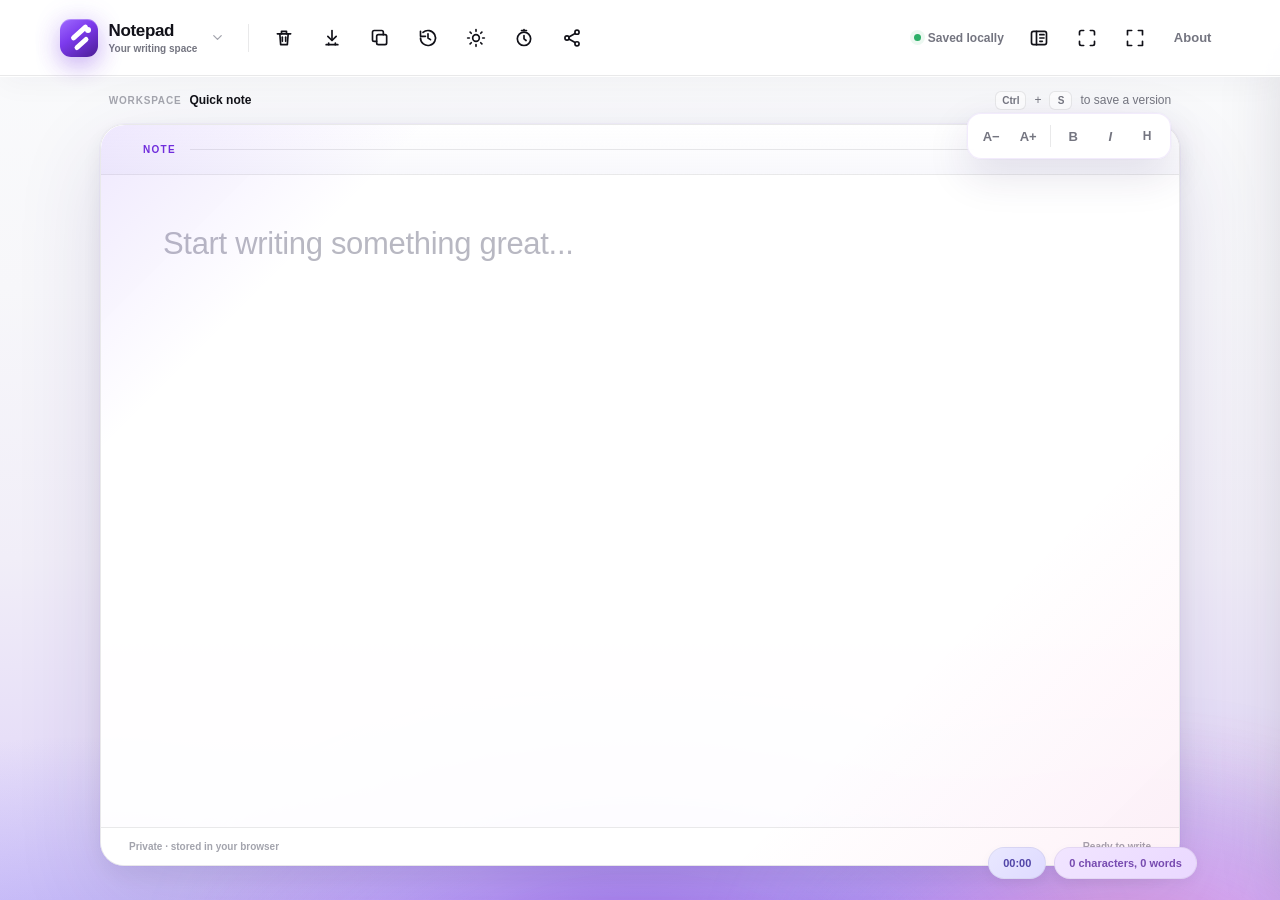
==== index.html @ d5418262 "Refactor toolbar buttons in index.html" ====
<!DOCTYPE html>
<html lang="en">
<head>
  <meta charset="UTF-8" />
  <meta name="viewport" content="width=device-width, initial-scale=1.0" />
  <meta name="theme-color" content="#6d28d9" />
  <meta name="description" content="Notepad — a modern, private browser-based writing workspace." />
  <title>Notepad — Modern Writing Workspace</title>
  <link rel="stylesheet" href="style.css" />
  <script src="script.js" defer></script>
</head>
<body>
  <header class="app-toolbar">
    <div class="toolbar-left">
      <button class="brand-btn" id="menuBtn" title="Notepad">
        <span class="brand-mark" aria-hidden="true">
          <span class="brand-mark-line line-one"></span>
          <span class="brand-mark-line line-two"></span>
          <span class="brand-mark-dot"></span>
        </span>
        <span class="brand-copy">
          <span class="brand-title">Notepad</span>
          <span class="brand-subtitle">Your writing space</span>
        </span>
        <svg class="icon small-icon brand-chevron" viewBox="0 0 24 24" aria-hidden="true"><path d="M6 9l6 6 6-6"></path></svg>
      </button>
      <div class="toolbar-divider"></div>

      <button class="icon-btn" id="clearBtn" title="Clear note" aria-label="Clear note"><svg class="icon" viewBox="0 0 24 24"><path d="M4 7h16"></path><path d="M9 7V4h6v3"></path><path d="M7 7l1 13h8l1-13"></path><path d="M10 11v5"></path><path d="M14 11v5"></path></svg></button>
      <button class="icon-btn" id="exportBtn" title="Download note" aria-label="Download note"><svg class="icon" viewBox="0 0 24 24"><path d="M12 3v11"></path><path d="m7 10 5 5 5-5"></path><path d="M5 20h14"></path><path d="M8 20v-2"></path><path d="M16 20v-2"></path></svg></button>
      <button class="icon-btn" id="copyBtn" title="Copy note" aria-label="Copy note"><svg class="icon" viewBox="0 0 24 24"><rect x="8" y="8" width="12" height="12" rx="2"></rect><path d="M16 8V5a2 2 0 0 0-2-2H5a2 2 0 0 0-2 2v9a2 2 0 0 0 2 2h3"></path></svg></button>
      <button class="icon-btn" id="historyBtn" title="Version history" aria-label="Version history"><svg class="icon" viewBox="0 0 24 24"><path d="M3 12a9 9 0 1 0 3-6.7"></path><path d="M3 4v6h6"></path><path d="M12 7v5l3 2"></path></svg></button>
      <button class="icon-btn" id="themeBtn" title="Switch to dark mode" aria-label="Switch to dark mode"><svg class="icon theme-icon" viewBox="0 0 24 24"><circle cx="12" cy="12" r="4"></circle><path d="M12 2v2"></path><path d="M12 20v2"></path><path d="m4.93 4.93 1.41 1.41"></path><path d="m17.66 17.66 1.41 1.41"></path><path d="M2 12h2"></path><path d="M20 12h2"></path><path d="m6.34 17.66-1.41 1.41"></path><path d="m19.07 4.93-1.41 1.41"></path></svg></button>
      <button class="icon-btn" id="timerBtn" title="Start / stop timer" aria-label="Start or stop timer"><svg class="icon" viewBox="0 0 24 24"><circle cx="12" cy="13" r="8"></circle><path d="M12 9v4l2.5 2"></path><path d="M9 3h6"></path><path d="M12 3v-1"></path></svg></button>
      <button class="icon-btn" id="shareBtn" title="Share note" aria-label="Share note"><svg class="icon" viewBox="0 0 24 24"><circle cx="18" cy="5" r="2.5"></circle><circle cx="6" cy="12" r="2.5"></circle><circle cx="18" cy="19" r="2.5"></circle><path d="m8.3 10.8 7.4-4.2"></path><path d="m8.3 13.2 7.4 4.2"></path></svg></button>
    </div>

    <div class="toolbar-right">
      <div class="save-state"><span class="save-dot"></span><span>Saved locally</span></div>
      <button class="icon-btn" id="previewBtn" title="Read mode" aria-label="Read mode"><svg class="icon" viewBox="0 0 24 24"><rect x="3" y="4" width="18" height="16" rx="2.5"></rect><path d="M9 4v16"></path><path d="M13 8h5"></path><path d="M13 12h5"></path><path d="M13 16h3"></path></svg></button>
      <button class="icon-btn" id="focusBtn" title="Focus mode" aria-label="Focus mode"><svg class="icon" viewBox="0 0 24 24"><path d="M8 3H5a2 2 0 0 0-2 2v3"></path><path d="M16 3h3a2 2 0 0 1 2 2v3"></path><path d="M8 21H5a2 2 0 0 1-2-2v-3"></path><path d="M16 21h3a2 2 0 0 0 2-2v-3"></path></svg></button>
      <button class="icon-btn" id="fullscreenBtn" title="Fullscreen" aria-label="Fullscreen"><svg class="icon" viewBox="0 0 24 24"><path d="M8 3H3v5"></path><path d="M16 3h5v5"></path><path d="M8 21H3v-5"></path><path d="M16 21h5v-5"></path></svg></button>
      <button class="about-btn" id="aboutBtn">About</button>
    </div>
  </header>

  <div class="workspace-bar">
    <div class="workspace-context"><span class="workspace-label">Workspace</span><span class="workspace-name">Quick note</span></div>
    <div class="workspace-hint"><span class="shortcut-key">Ctrl</span><span>+</span><span class="shortcut-key">S</span><span>to save a version</span></div>
  </div>

  <div class="floating-tools" aria-label="Formatting tools">
    <button class="mini-btn" id="fontDownBtn" title="Smaller text">A−</button>
    <button class="mini-btn" id="fontUpBtn" title="Bigger text">A+</button>
    <span class="format-divider"></span>
    <button class="mini-btn" id="boldBtn" title="Bold"><strong>B</strong></button>
    <button class="mini-btn" id="italicBtn" title="Italic"><em>I</em></button>
    <button class="mini-btn heading-tool" id="headingBtn" title="Heading">H</button>
  </div>

  <main class="editor-shell">
    <section class="editor-frame">
      <div class="paper-header"><span class="paper-label">NOTE</span><span class="paper-line"></span></div>
      <div id="note" contenteditable="true" spellcheck="true" data-placeholder="Start writing something great..."></div>
      <div id="preview"></div>
      <div class="editor-footer"><span>Private · stored in your browser</span><span>Ready to write</span></div>
    </section>
  </main>

  <footer class="bottom-status">
    <span class="pill timer-pill" id="timer">00:00</span>
    <span class="pill stats-pill" id="stats">0 characters, 0 words</span>
  </footer>

  <div class="history-overlay" id="historyOverlay"></div>
  <aside class="history-panel" id="historyPanel">
    <div class="history-header">
      <div><span class="eyebrow">WORKSPACE</span><h2>Version History</h2><p>Save, restore, or delete previous versions.</p></div>
      <button class="history-close-btn" id="closeHistoryBtn" title="Close">×</button>
    </div>
    <button class="save-version-btn" id="saveVersionBtn"><span>+</span> Save Current Version</button>
    <div class="history-list" id="historyList"></div>
  </aside>

  <div id="toastContainer" class="toast-container"></div>
  <button id="exitFocusBtn" class="exit-focus-btn">Exit Focus</button>
</body>
</html>
---- style.css ----
/* MODERN SAAS NOTEPAD */
:root {
  --bg:#f4f5f8; --toolbar:rgba(255,255,255,.88); --surface:#fff; --surface-soft:#f7f7fa;
  --text:#111118; --muted:#747580; --muted-light:#a3a4ad; --border:rgba(17,17,24,.09);
  --brand:#6d28d9; --brand-2:#8b5cf6; --brand-soft:#eee7ff; --brand-glow:rgba(109,40,217,.18);
  --pill-blue:#e8e7ff; --pill-purple:#f1e7ff; --panel:#fff; --panel-soft:#f5f5f8;
  --danger:#e5484d; --success:#2caf67; --shadow:0 18px 55px rgba(48,35,83,.10);
}
*{box-sizing:border-box}
html,body{margin:0;min-height:100%}
body{
  font-family:Inter,ui-sans-serif,-apple-system,BlinkMacSystemFont,"Segoe UI",Arial,sans-serif;
  background:radial-gradient(circle at 78% 18%,rgba(139,92,246,.08),transparent 25%),radial-gradient(circle at 18% 85%,rgba(109,40,217,.05),transparent 28%),var(--bg);
  color:var(--text);overflow:hidden;transition:.35s;
}
body.light{--bg:#f4f5f8;--toolbar:rgba(255,255,255,.88);--text:#111118;--muted:#747580;--border:rgba(17,17,24,.09);--surface:#fff;--panel:#fff;--panel-soft:#f5f5f8}
button{font:inherit}
button:focus-visible{outline:3px solid rgba(109,40,217,.25);outline-offset:2px}

.app-toolbar{height:76px;background:var(--toolbar);backdrop-filter:blur(20px);-webkit-backdrop-filter:blur(20px);border-bottom:1px solid var(--border);display:flex;align-items:center;justify-content:space-between;padding:0 4.5%;position:relative;z-index:100}
.toolbar-left,.toolbar-right{display:flex;align-items:center;gap:8px}
.toolbar-divider{width:1px;height:28px;background:var(--border);margin:0 7px}
.icon,.small-icon{fill:none;stroke:currentColor;stroke-width:2;stroke-linecap:round;stroke-linejoin:round}.icon{width:20px;height:20px}.small-icon{width:15px;height:15px}
.brand-btn,.icon-btn,.about-btn{border:0;background:transparent;color:var(--text);cursor:pointer;border-radius:12px;transition:.18s}
.brand-btn{min-height:48px;display:flex;align-items:center;gap:11px;padding:5px 8px 5px 2px}
.brand-btn:hover,.icon-btn:hover,.about-btn:hover{background:rgba(109,40,217,.07)}
.brand-btn:active,.icon-btn:active,.about-btn:active{transform:scale(.96)}
.brand-mark{width:38px;height:38px;border-radius:11px;position:relative;overflow:hidden;background:linear-gradient(145deg,#8b5cf6,#5b21b6);box-shadow:0 8px 18px rgba(109,40,217,.24);flex:0 0 auto}
.brand-mark-line{position:absolute;display:block;height:5px;border-radius:999px;background:white;transform:rotate(-42deg)}
.line-one{width:21px;top:11px;left:9px}.line-two{width:17px;top:22px;left:13px}
.brand-mark-dot{position:absolute;width:6px;height:6px;border-radius:50%;background:white;right:7px;top:8px}
.brand-copy{display:flex;flex-direction:column;align-items:flex-start;line-height:1}
.brand-title{font-size:17px;font-weight:800;letter-spacing:-.35px}.brand-subtitle{color:var(--muted);font-size:10px;font-weight:600;margin-top:5px}.brand-chevron{color:var(--muted-light);margin-left:2px}
.icon-btn{width:40px;height:40px;padding:9px;display:inline-flex;align-items:center;justify-content:center}
.icon-btn.active{background:var(--brand-soft);color:var(--brand);box-shadow:inset 0 0 0 1px rgba(109,40,217,.12)}
.about-btn{color:var(--muted);font-size:13px;font-weight:750;padding:9px 11px}
.save-state{display:flex;align-items:center;gap:7px;color:var(--muted);font-size:12px;font-weight:650;margin-right:7px;white-space:nowrap}
.save-dot{width:7px;height:7px;border-radius:50%;background:var(--success);box-shadow:0 0 0 4px rgba(44,175,103,.09)}

.workspace-bar{height:48px;display:flex;align-items:center;justify-content:space-between;padding:0 8.5%;color:var(--muted);font-size:12px;position:relative;z-index:30}
.workspace-context,.workspace-hint{display:flex;align-items:center;gap:8px}.workspace-label{color:var(--muted-light);font-weight:650;text-transform:uppercase;letter-spacing:.08em;font-size:10px}.workspace-name{color:var(--text);font-weight:750}
.shortcut-key{min-width:23px;padding:3px 6px;text-align:center;border:1px solid var(--border);border-radius:6px;background:rgba(255,255,255,.65);color:var(--muted);font-size:10px;font-weight:700}

.floating-tools{position:fixed;top:113px;right:8.5%;z-index:40;background:rgba(255,255,255,.94);backdrop-filter:blur(16px);border:1px solid var(--border);border-radius:14px;padding:6px;display:flex;gap:3px;box-shadow:0 4px 18px rgba(35,28,58,.06);transition:.2s}
.mini-btn{min-width:34px;height:32px;border:0;background:transparent;color:var(--muted);border-radius:9px;cursor:pointer;font-size:13px;font-weight:800;transition:.18s}.mini-btn:hover{background:var(--brand-soft);color:var(--brand)}.heading-tool{font-size:12px}.format-divider{width:1px;margin:5px 2px;background:var(--border)}
.read-mode .floating-tools,.focus-mode .floating-tools{opacity:0;pointer-events:none;transform:translateY(-8px)}

.editor-shell{height:calc(100vh - 124px);display:flex;justify-content:center;padding:0 5.5% 34px}
.editor-frame{width:min(1080px,100%);height:100%;background:var(--surface);border:1px solid var(--border);border-radius:24px;position:relative;overflow:hidden;box-shadow:var(--shadow)}
.paper-header{height:50px;display:flex;align-items:center;gap:14px;padding:0 42px;border-bottom:1px solid var(--border);background:linear-gradient(to bottom,rgba(255,255,255,.9),rgba(249,249,252,.8))}
.paper-label{color:var(--brand);font-size:10px;font-weight:850;letter-spacing:.13em}.paper-line{height:1px;flex:1;background:var(--border)}
#note,#preview{width:100%;height:calc(100% - 88px);border:0;outline:0;background:var(--surface);color:var(--text);padding:40px 62px 100px;font-family:Inter,ui-sans-serif,-apple-system,BlinkMacSystemFont,"Segoe UI",Arial,sans-serif;font-size:20px;line-height:1.85;font-weight:470;letter-spacing:-.01em;overflow-y:auto}
#note::-webkit-scrollbar,#preview::-webkit-scrollbar,.history-panel::-webkit-scrollbar{width:8px}#note::-webkit-scrollbar-thumb,#preview::-webkit-scrollbar,.history-panel::-webkit-scrollbar-thumb{background:#d6d4df;border-radius:999px}
#note:empty::before{content:attr(data-placeholder);color:#b8b8c2;pointer-events:none}
#note h1,#preview h1{font-size:2em;line-height:1.2;margin:.4em 0 .7em;letter-spacing:-.045em}
.editor-footer{position:absolute;bottom:0;left:0;right:0;height:38px;display:flex;justify-content:space-between;align-items:center;padding:0 28px;background:rgba(255,255,255,.93);border-top:1px solid var(--border);color:var(--muted-light);font-size:10px;font-weight:650}
#preview{display:none}.read-mode #preview{max-width:900px;margin:0 auto;font-family:Georgia,"Times New Roman",serif;font-weight:500;line-height:1.85;letter-spacing:.1px}.read-mode .editor-frame{border-color:rgba(109,40,217,.13)}
.focus-mode .app-toolbar,.focus-mode .workspace-bar,.focus-mode .floating-tools,.focus-mode .bottom-status,.focus-mode .editor-footer,.focus-mode .paper-header{display:none}
.focus-mode .editor-shell{height:100vh;padding:0}.focus-mode .editor-frame{width:min(900px,100%);border:0;border-radius:0;box-shadow:none}.focus-mode #note,.focus-mode #preview{height:100%;padding-top:90px;padding-bottom:90px}
.exit-focus-btn{display:none;position:fixed;top:22px;right:22px;z-index:300;border:1px solid var(--border);background:var(--surface);color:var(--text);padding:10px 15px;border-radius:999px;font-size:12px;font-weight:800;cursor:pointer;box-shadow:0 4px 18px rgba(35,28,58,.06)}
.focus-mode .exit-focus-btn{display:block}.exit-focus-btn:hover{background:var(--brand);color:white;border-color:var(--brand)}

.bottom-status{position:fixed;right:6.5%;bottom:21px;z-index:50;display:flex;gap:8px;align-items:center}.pill{border-radius:999px;padding:9px 14px;font-size:11px;font-weight:750;border:1px solid rgba(17,17,24,.05);box-shadow:0 4px 12px rgba(20,20,30,.04)}.timer-pill{background:var(--pill-blue);color:#5145a8}.stats-pill{background:var(--pill-purple);color:#7a4db0}

.history-overlay{position:fixed;inset:0;background:rgba(19,13,32,.32);backdrop-filter:blur(3px);z-index:80;display:none}.history-overlay.show{display:block}
.history-panel{position:fixed;top:14px;right:-440px;width:410px;max-width:calc(100% - 28px);height:calc(100vh - 28px);background:rgba(255,255,255,.97);color:var(--text);border:1px solid var(--border);border-radius:24px;z-index:90;padding:24px;transition:right .3s cubic-bezier(.2,.8,.2,1);box-shadow:-20px 20px 70px rgba(34,22,57,.18);overflow-y:auto}
.history-panel.show{right:14px}.history-header{display:flex;justify-content:space-between;gap:16px;align-items:flex-start;margin-bottom:22px}.eyebrow{color:var(--brand);font-size:9px;font-weight:850;letter-spacing:.14em}.history-header h2{margin:7px 0 6px;font-size:24px;letter-spacing:-.035em}.history-header p{margin:0;color:var(--muted);font-size:13px;line-height:1.5}
.history-close-btn{width:36px;height:36px;border:0;background:var(--panel-soft);color:var(--muted);font-size:25px;cursor:pointer;line-height:1;border-radius:11px}.history-close-btn:hover{background:var(--brand-soft);color:var(--brand)}
.save-version-btn{width:100%;border:0;background:linear-gradient(135deg,var(--brand),var(--brand-2));color:white;padding:13px 16px;border-radius:13px;cursor:pointer;font-weight:800;font-size:13px;margin-bottom:18px;box-shadow:0 10px 24px var(--brand-glow)}.save-version-btn:hover{transform:translateY(-1px)}
.history-list{display:flex;flex-direction:column;gap:10px}.history-empty{color:var(--muted);background:var(--panel-soft);border:1px solid var(--border);padding:15px;border-radius:13px;font-size:13px;line-height:1.5}.history-item{background:var(--panel-soft);border:1px solid var(--border);border-radius:14px;padding:14px}.history-date{font-size:11px;color:var(--muted);margin-bottom:8px}.history-preview{font-size:13px;line-height:1.45;max-height:60px;overflow:hidden;color:var(--text);margin-bottom:12px}.history-actions{display:flex;gap:8px}.restore-version-btn,.delete-version-btn{border:0;border-radius:9px;padding:8px 11px;font-size:11px;font-weight:750;cursor:pointer}.restore-version-btn{background:#dff7e9;color:#16824a}.delete-version-btn{background:#ffe4e5;color:#c32e35}

.toast-container{position:fixed;right:24px;bottom:76px;z-index:200;display:flex;flex-direction:column;gap:8px;pointer-events:none}.toast{min-width:220px;max-width:330px;background:#17151e;color:#fff;border:1px solid rgba(255,255,255,.09);border-left:3px solid var(--brand-2);border-radius:12px;padding:11px 13px;font-size:12px;font-weight:700;box-shadow:0 14px 35px rgba(0,0,0,.18);opacity:0;transform:translateY(8px);animation:toastIn .25s ease forwards}.toast.success{border-left-color:var(--success)}.toast.error{border-left-color:var(--danger)}.toast.hide{animation:toastOut .25s ease forwards}
@keyframes toastIn{to{opacity:1;transform:translateY(0)}}@keyframes toastOut{to{opacity:0;transform:translateY(8px)}}

@media(max-width:1000px){
  .app-toolbar{height:auto;min-height:72px;padding:10px 16px;gap:8px}.toolbar-left,.toolbar-right{gap:4px}
  .brand-subtitle,.brand-chevron,.toolbar-divider,.save-state,.about-btn{display:none}
  .workspace-bar{padding:0 18px}.workspace-hint{display:none}.floating-tools{top:auto;right:14px;bottom:74px}
  .editor-shell{height:calc(100vh - 120px);padding:0 12px 25px}.editor-frame{border-radius:18px}.paper-header{padding:0 20px}
  #note,#preview{font-size:18px;padding:28px 22px 90px}.editor-footer{padding:0 16px;font-size:9px}
  .bottom-status{right:12px;left:12px;justify-content:center;bottom:12px}.pill{font-size:10px;padding:8px 11px}
}
@media(max-width:650px){
  .toolbar-left,.toolbar-right{flex-wrap:wrap}.app-toolbar{justify-content:center}.brand-btn{margin-right:2px}
  .workspace-bar{height:40px}.workspace-name{font-size:12px}.icon-btn{width:36px;height:36px}.icon{width:18px;height:18px}
  .editor-shell{height:calc(100vh - 112px)}#note,#preview{font-size:17px;line-height:1.7}
  .history-panel{width:calc(100% - 20px);max-width:none;height:calc(100vh - 20px);top:10px;right:-110%}.history-panel.show{right:10px}
  .toast-container{right:12px;left:12px;bottom:68px}.toast{width:100%;min-width:auto;max-width:none}
}


/* ===== VISUAL V2: stronger Framer-style color atmosphere ===== */

body {
  position: relative;
  isolation: isolate;
  background:
    radial-gradient(ellipse 620px 380px at 7% 112%, rgba(67,56,202,.25), transparent 72%),
    radial-gradient(ellipse 600px 390px at 94% 110%, rgba(236,72,153,.22), transparent 72%),
    radial-gradient(ellipse 680px 430px at 50% 108%, rgba(124,58,237,.30), transparent 70%),
    linear-gradient(180deg, #fafbfc 0%, #f7f7fa 32%, #f1eef8 62%, #e7dff8 82%, #ddd1ff 100%);
}

/* Large atmospheric glow at the bottom, visible behind the app */
body::before {
  content: "";
  position: fixed;
  pointer-events: none;
  z-index: -1;
  width: 900px;
  height: 520px;
  left: 50%;
  bottom: -360px;
  transform: translateX(-50%);
  background: radial-gradient(
    ellipse at center,
    rgba(91,33,182,.50) 0%,
    rgba(109,40,217,.32) 25%,
    rgba(139,92,246,.20) 45%,
    rgba(168,85,247,.10) 61%,
    transparent 78%
  );
  filter: blur(30px);
}

/* Pink/lilac glow on the lower-right */
body::after {
  content: "";
  position: fixed;
  pointer-events: none;
  z-index: -1;
  width: 700px;
  height: 430px;
  right: -180px;
  bottom: -290px;
  background: radial-gradient(
    ellipse at center,
    rgba(236,72,153,.34) 0%,
    rgba(168,85,247,.23) 36%,
    rgba(79,70,229,.14) 58%,
    transparent 76%
  );
  filter: blur(38px);
}

/* Give the toolbar the clean white SaaS appearance from the reference */
.app-toolbar {
  background: rgba(255,255,255,.93);
  box-shadow:
    0 1px 0 rgba(255,255,255,.9),
    0 8px 30px rgba(30,20,60,.035);
}

/* More premium purple logo */
.brand-mark {
  background: linear-gradient(145deg, #a06cff 0%, #7c3aed 42%, #4c1d95 100%);
  box-shadow:
    0 10px 25px rgba(109,40,217,.30),
    0 0 28px rgba(139,92,246,.16),
    inset 0 1px 0 rgba(255,255,255,.30);
}

/* More visible purple edge glow around the editor */
.editor-frame {
  background: rgba(255,255,255,.965);
  box-shadow:
    0 30px 85px rgba(67,45,125,.14),
    0 8px 26px rgba(35,25,70,.07),
    0 0 0 1px rgba(139,92,246,.035);
}

.editor-frame::before {
  content: "";
  position: absolute;
  inset: 0;
  pointer-events: none;
  z-index: 2;
  border-radius: inherit;
  background:
    linear-gradient(
      135deg,
      rgba(139,92,246,.14),
      transparent 18%,
      transparent 75%,
      rgba(236,72,153,.075)
    );
}

/* Softer, cleaner paper header */
.paper-header {
  background: linear-gradient(
    180deg,
    rgba(255,255,255,.99),
    rgba(248,248,252,.92)
  );
}

/* Make the editor feel more like a premium writing canvas */
#note,
#preview {
  background: transparent;
  caret-color: #7c3aed;
}

/* Stronger violet focus state */
#note:focus {
  box-shadow: inset 3px 0 0 rgba(124,58,237,.10);
}

/* Better floating formatting glass */
.floating-tools {
  background: rgba(255,255,255,.94);
  border-color: rgba(109,40,217,.09);
  box-shadow:
    0 16px 42px rgba(48,34,92,.13),
    0 0 0 1px rgba(139,92,246,.025);
}

/* Make the status pills participate in the purple palette */
.timer-pill {
  background: linear-gradient(135deg, #e9e8ff, #dedaff);
  color: #5145a8;
}

.stats-pill {
  background: linear-gradient(135deg, #f1e5ff, #ead8ff);
  color: #774bb0;
}

/* Purple glow on primary history action */
.save-version-btn {
  background: linear-gradient(135deg, #5b21b6 0%, #7c3aed 42%, #a855f7 100%);
  box-shadow:
    0 14px 30px rgba(109,40,217,.27),
    0 0 30px rgba(139,92,246,.12),
    inset 0 1px 0 rgba(255,255,255,.22);
}

/* Smooth SaaS-like motion */
.editor-frame,
.floating-tools,
.icon-btn,
.mini-btn,
.brand-btn,
.pill {
  transition:
    transform .22s ease,
    box-shadow .22s ease,
    background .22s ease,
    border-color .22s ease,
    color .22s ease;
}

.editor-frame:hover {
  box-shadow:
    0 34px 92px rgba(67,45,125,.16),
    0 10px 28px rgba(35,25,70,.07),
    0 0 0 1px rgba(139,92,246,.045);
}

@media (max-width: 1000px) {
  body {
    background:
      radial-gradient(ellipse 420px 280px at 5% 112%, rgba(67,56,202,.22), transparent 72%),
      radial-gradient(ellipse 430px 280px at 100% 112%, rgba(236,72,153,.19), transparent 72%),
      linear-gradient(180deg, #fafbfc 0%, #f4f2f9 58%, #e5dcf8 100%);
  }

  .editor-frame:hover {
    box-shadow:
      0 24px 60px rgba(67,45,125,.13),
      0 7px 20px rgba(35,25,70,.06);
  }
}
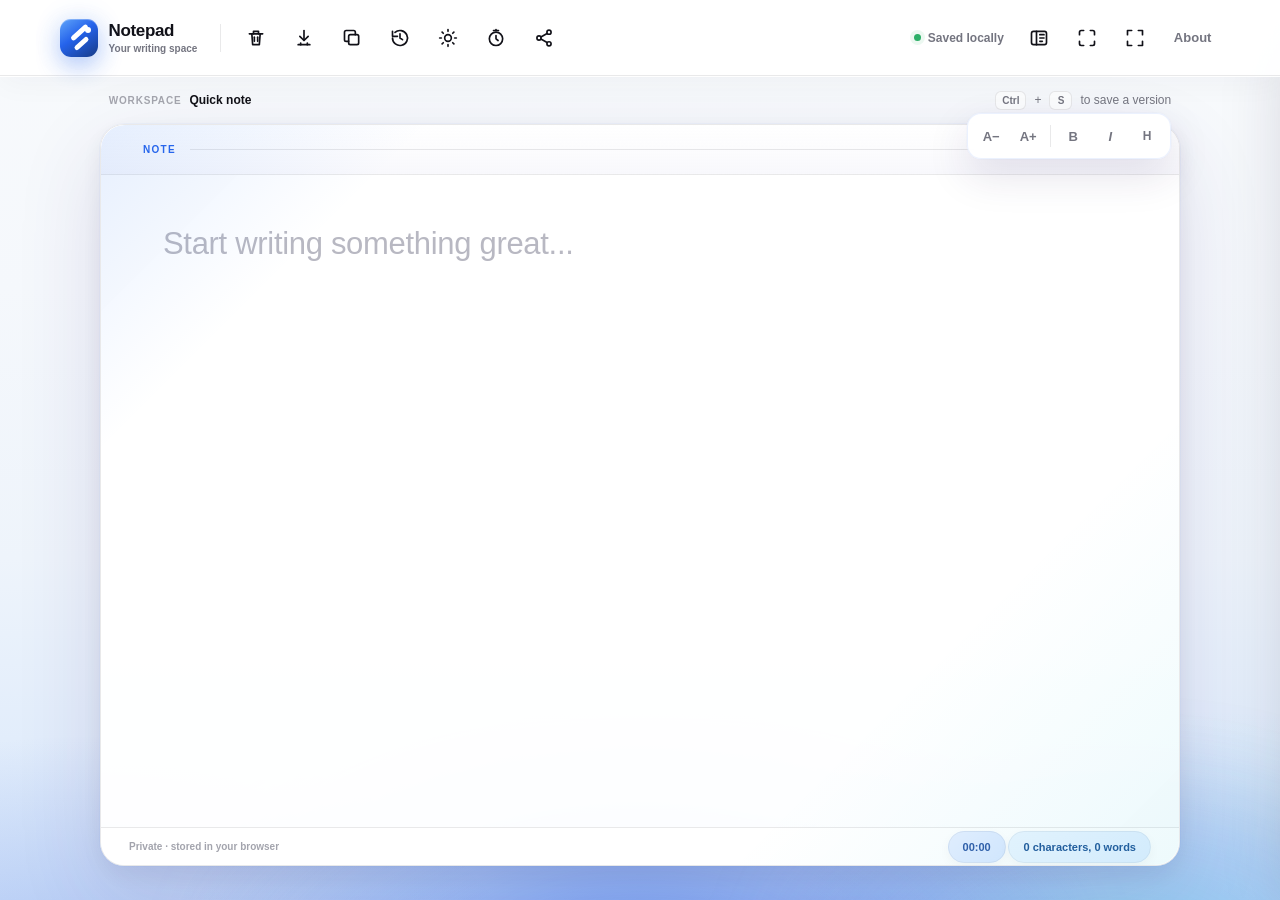
==== commit 1024335f: "Change theme color and adjust editor structure Updated theme color and restructured editor layout." ====
--- a/index.html
+++ b/index.html
@@ -3,7 +3,7 @@
 <head>
   <meta charset="UTF-8" />
   <meta name="viewport" content="width=device-width, initial-scale=1.0" />
-  <meta name="theme-color" content="#6d28d9" />
+  <meta name="theme-color" content="#2563eb" />
   <meta name="description" content="Notepad — a modern, private browser-based writing workspace." />
   <title>Notepad — Modern Writing Workspace</title>
   <link rel="stylesheet" href="style.css" />
@@ -22,7 +22,6 @@
           <span class="brand-title">Notepad</span>
           <span class="brand-subtitle">Your writing space</span>
         </span>
-        <svg class="icon small-icon brand-chevron" viewBox="0 0 24 24" aria-hidden="true"><path d="M6 9l6 6 6-6"></path></svg>
       </button>
       <div class="toolbar-divider"></div>
 
@@ -49,7 +48,10 @@
     <div class="workspace-hint"><span class="shortcut-key">Ctrl</span><span>+</span><span class="shortcut-key">S</span><span>to save a version</span></div>
   </div>
 
-  <div class="floating-tools" aria-label="Formatting tools">
+  <main class="editor-shell">
+    <section class="editor-frame">
+      <div class="paper-header"><span class="paper-label">NOTE</span><span class="paper-line"></span></div>
+      <div class="floating-tools" aria-label="Formatting tools">
     <button class="mini-btn" id="fontDownBtn" title="Smaller text">A−</button>
     <button class="mini-btn" id="fontUpBtn" title="Bigger text">A+</button>
     <span class="format-divider"></span>
@@ -57,20 +59,17 @@
     <button class="mini-btn" id="italicBtn" title="Italic"><em>I</em></button>
     <button class="mini-btn heading-tool" id="headingBtn" title="Heading">H</button>
   </div>
-
-  <main class="editor-shell">
-    <section class="editor-frame">
-      <div class="paper-header"><span class="paper-label">NOTE</span><span class="paper-line"></span></div>
       <div id="note" contenteditable="true" spellcheck="true" data-placeholder="Start writing something great..."></div>
       <div id="preview"></div>
-      <div class="editor-footer"><span>Private · stored in your browser</span><span>Ready to write</span></div>
+      <div class="editor-footer">
+        <span>Private · stored in your browser</span>
+        <div class="footer-status">
+          <span class="pill timer-pill" id="timer">00:00</span>
+          <span class="pill stats-pill" id="stats">0 characters, 0 words</span>
+        </div>
+      </div>
     </section>
   </main>
-
-  <footer class="bottom-status">
-    <span class="pill timer-pill" id="timer">00:00</span>
-    <span class="pill stats-pill" id="stats">0 characters, 0 words</span>
-  </footer>
 
   <div class="history-overlay" id="historyOverlay"></div>
   <aside class="history-panel" id="historyPanel">
--- a/style.css
+++ b/style.css
@@ -2,20 +2,20 @@
 :root {
   --bg:#f4f5f8; --toolbar:rgba(255,255,255,.88); --surface:#fff; --surface-soft:#f7f7fa;
   --text:#111118; --muted:#747580; --muted-light:#a3a4ad; --border:rgba(17,17,24,.09);
-  --brand:#6d28d9; --brand-2:#8b5cf6; --brand-soft:#eee7ff; --brand-glow:rgba(109,40,217,.18);
-  --pill-blue:#e8e7ff; --pill-purple:#f1e7ff; --panel:#fff; --panel-soft:#f5f5f8;
+  --brand:#2563eb; --brand-2:#3b82f6; --brand-soft:#e7f0ff; --brand-glow:rgba(37,99,235,.18);
+  --pill-blue:#e6efff; --pill-purple:#eaf5ff; --panel:#fff; --panel-soft:#f5f5f8;
   --danger:#e5484d; --success:#2caf67; --shadow:0 18px 55px rgba(48,35,83,.10);
 }
 *{box-sizing:border-box}
 html,body{margin:0;min-height:100%}
 body{
   font-family:Inter,ui-sans-serif,-apple-system,BlinkMacSystemFont,"Segoe UI",Arial,sans-serif;
-  background:radial-gradient(circle at 78% 18%,rgba(139,92,246,.08),transparent 25%),radial-gradient(circle at 18% 85%,rgba(109,40,217,.05),transparent 28%),var(--bg);
+  background:radial-gradient(circle at 78% 18%,rgba(59,130,246,.08),transparent 25%),radial-gradient(circle at 18% 85%,rgba(37,99,235,.05),transparent 28%),var(--bg);
   color:var(--text);overflow:hidden;transition:.35s;
 }
 body.light{--bg:#f4f5f8;--toolbar:rgba(255,255,255,.88);--text:#111118;--muted:#747580;--border:rgba(17,17,24,.09);--surface:#fff;--panel:#fff;--panel-soft:#f5f5f8}
 button{font:inherit}
-button:focus-visible{outline:3px solid rgba(109,40,217,.25);outline-offset:2px}
+button:focus-visible{outline:3px solid rgba(37,99,235,.25);outline-offset:2px}
 
 .app-toolbar{height:76px;background:var(--toolbar);backdrop-filter:blur(20px);-webkit-backdrop-filter:blur(20px);border-bottom:1px solid var(--border);display:flex;align-items:center;justify-content:space-between;padding:0 4.5%;position:relative;z-index:100}
 .toolbar-left,.toolbar-right{display:flex;align-items:center;gap:8px}
@@ -23,16 +23,16 @@
 .icon,.small-icon{fill:none;stroke:currentColor;stroke-width:2;stroke-linecap:round;stroke-linejoin:round}.icon{width:20px;height:20px}.small-icon{width:15px;height:15px}
 .brand-btn,.icon-btn,.about-btn{border:0;background:transparent;color:var(--text);cursor:pointer;border-radius:12px;transition:.18s}
 .brand-btn{min-height:48px;display:flex;align-items:center;gap:11px;padding:5px 8px 5px 2px}
-.brand-btn:hover,.icon-btn:hover,.about-btn:hover{background:rgba(109,40,217,.07)}
+.brand-btn:hover,.icon-btn:hover,.about-btn:hover{background:rgba(37,99,235,.07)}
 .brand-btn:active,.icon-btn:active,.about-btn:active{transform:scale(.96)}
-.brand-mark{width:38px;height:38px;border-radius:11px;position:relative;overflow:hidden;background:linear-gradient(145deg,#8b5cf6,#5b21b6);box-shadow:0 8px 18px rgba(109,40,217,.24);flex:0 0 auto}
+.brand-mark{width:38px;height:38px;border-radius:11px;position:relative;overflow:hidden;background:linear-gradient(145deg,#3b82f6,#1d4ed8);box-shadow:0 8px 18px rgba(37,99,235,.24);flex:0 0 auto}
 .brand-mark-line{position:absolute;display:block;height:5px;border-radius:999px;background:white;transform:rotate(-42deg)}
 .line-one{width:21px;top:11px;left:9px}.line-two{width:17px;top:22px;left:13px}
 .brand-mark-dot{position:absolute;width:6px;height:6px;border-radius:50%;background:white;right:7px;top:8px}
 .brand-copy{display:flex;flex-direction:column;align-items:flex-start;line-height:1}
 .brand-title{font-size:17px;font-weight:800;letter-spacing:-.35px}.brand-subtitle{color:var(--muted);font-size:10px;font-weight:600;margin-top:5px}.brand-chevron{color:var(--muted-light);margin-left:2px}
 .icon-btn{width:40px;height:40px;padding:9px;display:inline-flex;align-items:center;justify-content:center}
-.icon-btn.active{background:var(--brand-soft);color:var(--brand);box-shadow:inset 0 0 0 1px rgba(109,40,217,.12)}
+.icon-btn.active{background:var(--brand-soft);color:var(--brand);box-shadow:inset 0 0 0 1px rgba(37,99,235,.12)}
 .about-btn{color:var(--muted);font-size:13px;font-weight:750;padding:9px 11px}
 .save-state{display:flex;align-items:center;gap:7px;color:var(--muted);font-size:12px;font-weight:650;margin-right:7px;white-space:nowrap}
 .save-dot{width:7px;height:7px;border-radius:50%;background:var(--success);box-shadow:0 0 0 4px rgba(44,175,103,.09)}
@@ -54,13 +54,13 @@
 #note:empty::before{content:attr(data-placeholder);color:#b8b8c2;pointer-events:none}
 #note h1,#preview h1{font-size:2em;line-height:1.2;margin:.4em 0 .7em;letter-spacing:-.045em}
 .editor-footer{position:absolute;bottom:0;left:0;right:0;height:38px;display:flex;justify-content:space-between;align-items:center;padding:0 28px;background:rgba(255,255,255,.93);border-top:1px solid var(--border);color:var(--muted-light);font-size:10px;font-weight:650}
-#preview{display:none}.read-mode #preview{max-width:900px;margin:0 auto;font-family:Georgia,"Times New Roman",serif;font-weight:500;line-height:1.85;letter-spacing:.1px}.read-mode .editor-frame{border-color:rgba(109,40,217,.13)}
+#preview{display:none}.read-mode #preview{max-width:900px;margin:0 auto;font-family:Georgia,"Times New Roman",serif;font-weight:500;line-height:1.85;letter-spacing:.1px}.read-mode .editor-frame{border-color:rgba(37,99,235,.13)}
 .focus-mode .app-toolbar,.focus-mode .workspace-bar,.focus-mode .floating-tools,.focus-mode .bottom-status,.focus-mode .editor-footer,.focus-mode .paper-header{display:none}
 .focus-mode .editor-shell{height:100vh;padding:0}.focus-mode .editor-frame{width:min(900px,100%);border:0;border-radius:0;box-shadow:none}.focus-mode #note,.focus-mode #preview{height:100%;padding-top:90px;padding-bottom:90px}
 .exit-focus-btn{display:none;position:fixed;top:22px;right:22px;z-index:300;border:1px solid var(--border);background:var(--surface);color:var(--text);padding:10px 15px;border-radius:999px;font-size:12px;font-weight:800;cursor:pointer;box-shadow:0 4px 18px rgba(35,28,58,.06)}
 .focus-mode .exit-focus-btn{display:block}.exit-focus-btn:hover{background:var(--brand);color:white;border-color:var(--brand)}
 
-.bottom-status{position:fixed;right:6.5%;bottom:21px;z-index:50;display:flex;gap:8px;align-items:center}.pill{border-radius:999px;padding:9px 14px;font-size:11px;font-weight:750;border:1px solid rgba(17,17,24,.05);box-shadow:0 4px 12px rgba(20,20,30,.04)}.timer-pill{background:var(--pill-blue);color:#5145a8}.stats-pill{background:var(--pill-purple);color:#7a4db0}
+.bottom-status{position:fixed;right:6.5%;bottom:21px;z-index:50;display:flex;gap:8px;align-items:center}.pill{border-radius:999px;padding:9px 14px;font-size:11px;font-weight:750;border:1px solid rgba(17,17,24,.05);box-shadow:0 4px 12px rgba(20,20,30,.04)}.timer-pill{background:var(--pill-blue);color:#315da8}.stats-pill{background:var(--pill-purple);color:#245a9b}
 
 .history-overlay{position:fixed;inset:0;background:rgba(19,13,32,.32);backdrop-filter:blur(3px);z-index:80;display:none}.history-overlay.show{display:block}
 .history-panel{position:fixed;top:14px;right:-440px;width:410px;max-width:calc(100% - 28px);height:calc(100vh - 28px);background:rgba(255,255,255,.97);color:var(--text);border:1px solid var(--border);border-radius:24px;z-index:90;padding:24px;transition:right .3s cubic-bezier(.2,.8,.2,1);box-shadow:-20px 20px 70px rgba(34,22,57,.18);overflow-y:auto}
@@ -95,10 +95,10 @@
   position: relative;
   isolation: isolate;
   background:
-    radial-gradient(ellipse 620px 380px at 7% 112%, rgba(67,56,202,.25), transparent 72%),
-    radial-gradient(ellipse 600px 390px at 94% 110%, rgba(236,72,153,.22), transparent 72%),
-    radial-gradient(ellipse 680px 430px at 50% 108%, rgba(124,58,237,.30), transparent 70%),
-    linear-gradient(180deg, #fafbfc 0%, #f7f7fa 32%, #f1eef8 62%, #e7dff8 82%, #ddd1ff 100%);
+    radial-gradient(ellipse 620px 380px at 7% 112%, rgba(29,78,216,.25), transparent 72%),
+    radial-gradient(ellipse 600px 390px at 94% 110%, rgba(6,182,212,.18), transparent 72%),
+    radial-gradient(ellipse 680px 430px at 50% 108%, rgba(37,99,235,.30), transparent 70%),
+    linear-gradient(180deg, #fafbfc 0%, #f7f7fa 32%, #f1eef8 62%, #e1ebfb 82%, #ddd1ff 100%);
 }
 
 /* Large atmospheric glow at the bottom, visible behind the app */
@@ -115,9 +115,9 @@
   background: radial-gradient(
     ellipse at center,
     rgba(91,33,182,.50) 0%,
-    rgba(109,40,217,.32) 25%,
-    rgba(139,92,246,.20) 45%,
-    rgba(168,85,247,.10) 61%,
+    rgba(37,99,235,.32) 25%,
+    rgba(59,130,246,.20) 45%,
+    rgba(96,165,250,.10) 61%,
     transparent 78%
   );
   filter: blur(30px);
@@ -135,8 +135,8 @@
   bottom: -290px;
   background: radial-gradient(
     ellipse at center,
-    rgba(236,72,153,.34) 0%,
-    rgba(168,85,247,.23) 36%,
+    rgba(6,182,212,.26) 0%,
+    rgba(59,130,246,.20) 36%,
     rgba(79,70,229,.14) 58%,
     transparent 76%
   );
@@ -153,10 +153,10 @@
 
 /* More premium purple logo */
 .brand-mark {
-  background: linear-gradient(145deg, #a06cff 0%, #7c3aed 42%, #4c1d95 100%);
-  box-shadow:
-    0 10px 25px rgba(109,40,217,.30),
-    0 0 28px rgba(139,92,246,.16),
+  background: linear-gradient(145deg, #60a5fa 0%, #2563eb 42%, #173b87 100%);
+  box-shadow:
+    0 10px 25px rgba(37,99,235,.30),
+    0 0 28px rgba(59,130,246,.16),
     inset 0 1px 0 rgba(255,255,255,.30);
 }
 
@@ -166,7 +166,7 @@
   box-shadow:
     0 30px 85px rgba(67,45,125,.14),
     0 8px 26px rgba(35,25,70,.07),
-    0 0 0 1px rgba(139,92,246,.035);
+    0 0 0 1px rgba(59,130,246,.035);
 }
 
 .editor-frame::before {
@@ -179,10 +179,10 @@
   background:
     linear-gradient(
       135deg,
-      rgba(139,92,246,.14),
+      rgba(59,130,246,.14),
       transparent 18%,
       transparent 75%,
-      rgba(236,72,153,.075)
+      rgba(6,182,212,.07)
     );
 }
 
@@ -199,40 +199,40 @@
 #note,
 #preview {
   background: transparent;
-  caret-color: #7c3aed;
+  caret-color: #2563eb;
 }
 
 /* Stronger violet focus state */
 #note:focus {
-  box-shadow: inset 3px 0 0 rgba(124,58,237,.10);
+  box-shadow: inset 3px 0 0 rgba(37,99,235,.10);
 }
 
 /* Better floating formatting glass */
 .floating-tools {
   background: rgba(255,255,255,.94);
-  border-color: rgba(109,40,217,.09);
+  border-color: rgba(37,99,235,.09);
   box-shadow:
     0 16px 42px rgba(48,34,92,.13),
-    0 0 0 1px rgba(139,92,246,.025);
+    0 0 0 1px rgba(59,130,246,.025);
 }
 
 /* Make the status pills participate in the purple palette */
 .timer-pill {
-  background: linear-gradient(135deg, #e9e8ff, #dedaff);
-  color: #5145a8;
+  background: linear-gradient(135deg, #e6efff, #d9e8ff);
+  color: #315da8;
 }
 
 .stats-pill {
-  background: linear-gradient(135deg, #f1e5ff, #ead8ff);
-  color: #774bb0;
+  background: linear-gradient(135deg, #eaf5ff, #e1efff);
+  color: #245a9b;
 }
 
 /* Purple glow on primary history action */
 .save-version-btn {
-  background: linear-gradient(135deg, #5b21b6 0%, #7c3aed 42%, #a855f7 100%);
-  box-shadow:
-    0 14px 30px rgba(109,40,217,.27),
-    0 0 30px rgba(139,92,246,.12),
+  background: linear-gradient(135deg, #1d4ed8 0%, #2563eb 42%, #60a5fa 100%);
+  box-shadow:
+    0 14px 30px rgba(37,99,235,.27),
+    0 0 30px rgba(59,130,246,.12),
     inset 0 1px 0 rgba(255,255,255,.22);
 }
 
@@ -255,14 +255,14 @@
   box-shadow:
     0 34px 92px rgba(67,45,125,.16),
     0 10px 28px rgba(35,25,70,.07),
-    0 0 0 1px rgba(139,92,246,.045);
+    0 0 0 1px rgba(59,130,246,.045);
 }
 
 @media (max-width: 1000px) {
   body {
     background:
-      radial-gradient(ellipse 420px 280px at 5% 112%, rgba(67,56,202,.22), transparent 72%),
-      radial-gradient(ellipse 430px 280px at 100% 112%, rgba(236,72,153,.19), transparent 72%),
+      radial-gradient(ellipse 420px 280px at 5% 112%, rgba(29,78,216,.22), transparent 72%),
+      radial-gradient(ellipse 430px 280px at 100% 112%, rgba(6,182,212,.17), transparent 72%),
       linear-gradient(180deg, #fafbfc 0%, #f4f2f9 58%, #e5dcf8 100%);
   }
 
@@ -272,3 +272,551 @@
       0 7px 20px rgba(35,25,70,.06);
   }
 }
+
+/* =========================================================
+   DARK MODE — BLUE / CYAN THEME
+   ========================================================= */
+body.dark {
+  --bg-top: #070b12;
+  --bg-mid: #0b111c;
+  --bg-bottom: #0d2440;
+
+  --surface: rgba(15,22,34,.96);
+  --surface-solid: #101722;
+  --surface-soft: rgba(24,35,50,.88);
+
+  --text: #f4f9ff;
+  --muted: #a9b8ca;
+  --muted-2: #738398;
+  --border: rgba(148,190,230,.14);
+
+  --brand: #3b82f6;
+  --brand-2: #60a5fa;
+  --brand-soft: rgba(59,130,246,.16);
+  --brand-glow: rgba(37,99,235,.25);
+
+  --shadow-card:
+    0 30px 90px rgba(0,0,0,.42),
+    0 8px 28px rgba(0,0,0,.28);
+
+  background:
+    radial-gradient(ellipse 650px 420px at 6% 110%, rgba(29,78,216,.34), transparent 72%),
+    radial-gradient(ellipse 620px 400px at 94% 108%, rgba(6,182,212,.22), transparent 72%),
+    radial-gradient(ellipse 720px 470px at 50% 112%, rgba(37,99,235,.28), transparent 70%),
+    linear-gradient(180deg, #070b12 0%, #0a111b 44%, #0d1b2d 72%, #102a4a 100%);
+}
+
+body.dark::before {
+  background: radial-gradient(
+    ellipse at center,
+    rgba(37,99,235,.45) 0%,
+    rgba(59,130,246,.27) 34%,
+    rgba(96,165,250,.13) 57%,
+    transparent 78%
+  );
+}
+
+body.dark::after {
+  background: radial-gradient(
+    ellipse at center,
+    rgba(6,182,212,.27) 0%,
+    rgba(59,130,246,.17) 38%,
+    transparent 76%
+  );
+}
+
+body.dark .app-toolbar {
+  background: rgba(7,11,18,.90);
+  border-bottom-color: rgba(148,190,230,.10);
+  box-shadow: 0 1px 0 rgba(255,255,255,.025), 0 8px 30px rgba(0,0,0,.20);
+}
+
+body.dark .brand-btn,
+body.dark .icon-btn,
+body.dark .about-btn {
+  color: #f3f8ff;
+}
+
+body.dark .brand-btn:hover,
+body.dark .icon-btn:hover,
+body.dark .about-btn:hover {
+  background: rgba(59,130,246,.12);
+  color: #bfdbfe;
+}
+
+body.dark .icon-btn.active {
+  background: rgba(59,130,246,.16);
+  color: #93c5fd;
+  box-shadow: inset 0 0 0 1px rgba(96,165,250,.16);
+}
+
+body.dark .save-state {
+  color: #a9b8ca;
+}
+
+body.dark .workspace-bar {
+  color: #a9b8ca;
+}
+
+body.dark .workspace-label,
+body.dark .brand-subtitle {
+  color: #738398;
+}
+
+body.dark .workspace-name {
+  color: #f4f9ff;
+}
+
+body.dark .shortcut-key {
+  background: rgba(255,255,255,.045);
+  border-color: rgba(148,190,230,.12);
+  color: #a9b8ca;
+}
+
+body.dark .floating-tools {
+  background: rgba(14,22,34,.94);
+  border-color: rgba(148,190,230,.14);
+  box-shadow:
+    0 18px 45px rgba(0,0,0,.36),
+    0 0 0 1px rgba(59,130,246,.045);
+}
+
+body.dark .mini-btn {
+  color: #a9b8ca;
+}
+
+body.dark .mini-btn:hover {
+  background: rgba(59,130,246,.16);
+  color: #bfdbfe;
+}
+
+body.dark .editor-frame {
+  background: rgba(15,22,34,.97);
+  border-color: rgba(148,190,230,.12);
+  box-shadow: var(--shadow-card);
+}
+
+body.dark .editor-frame::before {
+  background: linear-gradient(
+    135deg,
+    rgba(59,130,246,.18),
+    transparent 22%,
+    transparent 70%,
+    rgba(6,182,212,.09)
+  );
+}
+
+body.dark .paper-header {
+  background: linear-gradient(
+    180deg,
+    rgba(19,30,45,.98),
+    rgba(15,23,35,.96)
+  );
+  border-bottom-color: rgba(148,190,230,.10);
+}
+
+body.dark .paper-label {
+  color: #60a5fa;
+}
+
+body.dark .paper-line,
+body.dark .toolbar-divider,
+body.dark .format-divider {
+  background: rgba(148,190,230,.11);
+}
+
+body.dark #note,
+body.dark #preview {
+  color: #f3f8ff;
+  caret-color: #60a5fa;
+}
+
+body.dark #note:empty::before {
+  color: #65758a;
+}
+
+body.dark #note::-webkit-scrollbar-thumb,
+body.dark #preview::-webkit-scrollbar-thumb,
+body.dark .history-panel::-webkit-scrollbar-thumb {
+  background: #405269;
+}
+
+body.dark .editor-footer {
+  background: rgba(10,17,27,.94);
+  border-top-color: rgba(148,190,230,.10);
+  color: #738398;
+}
+
+body.dark .timer-pill {
+  background: rgba(37,99,235,.18);
+  color: #93c5fd;
+  border-color: rgba(96,165,250,.14);
+}
+
+body.dark .stats-pill {
+  background: rgba(6,182,212,.13);
+  color: #a5e6f5;
+  border-color: rgba(6,182,212,.12);
+}
+
+body.dark .history-overlay {
+  background: rgba(0,0,0,.62);
+}
+
+body.dark .history-panel {
+  background: rgba(13,21,32,.98);
+  border-color: rgba(148,190,230,.12);
+  box-shadow: -20px 20px 80px rgba(0,0,0,.50);
+}
+
+body.dark .history-header h2,
+body.dark .history-preview {
+  color: #f4f9ff;
+}
+
+body.dark .history-header p,
+body.dark .history-date {
+  color: #8fa1b5;
+}
+
+body.dark .history-close-btn {
+  background: rgba(255,255,255,.055);
+  color: #a9b8ca;
+}
+
+body.dark .history-close-btn:hover {
+  background: rgba(59,130,246,.16);
+  color: #bfdbfe;
+}
+
+body.dark .history-item,
+body.dark .history-empty {
+  background: rgba(255,255,255,.035);
+  border-color: rgba(148,190,230,.09);
+}
+
+body.dark .save-version-btn {
+  background: linear-gradient(135deg, #1d4ed8, #2563eb, #3b82f6);
+  box-shadow:
+    0 14px 30px rgba(37,99,235,.28),
+    0 0 28px rgba(59,130,246,.13),
+    inset 0 1px 0 rgba(255,255,255,.20);
+}
+
+body.dark .restore-version-btn {
+  background: rgba(44,175,103,.14);
+  color: #70e1a1;
+}
+
+body.dark .delete-version-btn {
+  background: rgba(229,72,77,.14);
+  color: #ff9b9f;
+}
+
+body.dark .exit-focus-btn {
+  background: #172033;
+  color: #f4f9ff;
+  border-color: rgba(148,190,230,.12);
+}
+
+body.dark .exit-focus-btn:hover {
+  background: #2563eb;
+  border-color: #2563eb;
+}
+
+/* ===== BLUE VISUAL SYSTEM V4 ===== */
+
+body {
+  background:
+    radial-gradient(ellipse 620px 380px at 7% 112%, rgba(29,78,216,.25), transparent 72%),
+    radial-gradient(ellipse 600px 390px at 94% 110%, rgba(6,182,212,.18), transparent 72%),
+    radial-gradient(ellipse 680px 430px at 50% 108%, rgba(37,99,235,.30), transparent 70%),
+    linear-gradient(180deg, #f8fafc 0%, #f5f8fc 32%, #eef4fb 62%, #e2edfb 82%, #d7e7fb 100%);
+}
+
+body::before {
+  background: radial-gradient(
+    ellipse at center,
+    rgba(29,78,216,.46) 0%,
+    rgba(37,99,235,.30) 25%,
+    rgba(59,130,246,.18) 45%,
+    rgba(96,165,250,.09) 61%,
+    transparent 78%
+  );
+}
+
+body::after {
+  background: radial-gradient(
+    ellipse at center,
+    rgba(6,182,212,.28) 0%,
+    rgba(37,99,235,.20) 36%,
+    rgba(29,78,216,.12) 58%,
+    transparent 76%
+  );
+}
+
+.brand-mark {
+  background: linear-gradient(145deg, #60a5fa 0%, #2563eb 44%, #173b87 100%);
+  box-shadow:
+    0 10px 25px rgba(37,99,235,.30),
+    0 0 28px rgba(59,130,246,.14),
+    inset 0 1px 0 rgba(255,255,255,.30);
+}
+
+.editor-frame::before {
+  background:
+    linear-gradient(
+      135deg,
+      rgba(59,130,246,.13),
+      transparent 18%,
+      transparent 75%,
+      rgba(6,182,212,.07)
+    );
+}
+
+.save-version-btn {
+  background: linear-gradient(135deg, #1d4ed8 0%, #2563eb 48%, #3b82f6 100%);
+  box-shadow:
+    0 14px 30px rgba(37,99,235,.27),
+    0 0 30px rgba(59,130,246,.12),
+    inset 0 1px 0 rgba(255,255,255,.22);
+}
+
+.editor-frame:hover {
+  box-shadow:
+    0 34px 92px rgba(30,64,175,.15),
+    0 10px 28px rgba(30,64,175,.07),
+    0 0 0 1px rgba(59,130,246,.045);
+}
+
+/* Final blue cleanup: focus rings and selected controls */
+button:focus-visible {
+  outline-color: rgba(37,99,235,.30);
+}
+
+.icon-btn.active {
+  color: #2563eb;
+  background: #e7f0ff;
+  box-shadow: inset 0 0 0 1px rgba(37,99,235,.12);
+}
+
+body.dark .icon-btn.active {
+  color: #93c5fd;
+  background: rgba(59,130,246,.16);
+  box-shadow: inset 0 0 0 1px rgba(96,165,250,.16);
+}
+
+
+/* =========================================================
+   FINAL DARK MODE OVERRIDE — BLUE ONLY
+   ========================================================= */
+
+html body.dark {
+  --brand: #3b82f6 !important;
+  --brand-2: #60a5fa !important;
+  --brand-soft: rgba(59,130,246,.16) !important;
+  --brand-glow: rgba(37,99,235,.28) !important;
+
+  background:
+    radial-gradient(
+      ellipse 760px 500px at 8% 112%,
+      rgba(29,78,216,.34),
+      transparent 72%
+    ),
+    radial-gradient(
+      ellipse 700px 460px at 92% 108%,
+      rgba(6,182,212,.23),
+      transparent 72%
+    ),
+    radial-gradient(
+      ellipse 820px 500px at 50% 112%,
+      rgba(37,99,235,.30),
+      transparent 70%
+    ),
+    linear-gradient(
+      180deg,
+      #05080e 0%,
+      #080e17 40%,
+      #0b1727 70%,
+      #0d2440 100%
+    ) !important;
+}
+
+/* Kill the old atmospheric layers and rebuild them in blue/cyan */
+html body.dark::before {
+  background:
+    radial-gradient(
+      ellipse at center,
+      rgba(29,78,216,.48) 0%,
+      rgba(37,99,235,.30) 30%,
+      rgba(59,130,246,.16) 53%,
+      transparent 76%
+    ) !important;
+  filter: blur(34px) !important;
+}
+
+html body.dark::after {
+  background:
+    radial-gradient(
+      ellipse at center,
+      rgba(6,182,212,.30) 0%,
+      rgba(59,130,246,.20) 38%,
+      rgba(37,99,235,.10) 60%,
+      transparent 78%
+    ) !important;
+  filter: blur(40px) !important;
+}
+
+/* Remove any purple-looking focus/selection ring */
+html body.dark .brand-btn:focus,
+html body.dark .icon-btn:focus,
+html body.dark .mini-btn:focus {
+  outline-color: rgba(59,130,246,.45) !important;
+}
+
+html body.dark .brand-btn:focus-visible,
+html body.dark .icon-btn:focus-visible,
+html body.dark .mini-btn:focus-visible {
+  outline: 3px solid rgba(59,130,246,.42) !important;
+}
+
+/* Brand */
+html body.dark .brand-mark {
+  background: linear-gradient(
+    145deg,
+    #60a5fa 0%,
+    #2563eb 45%,
+    #123b7a 100%
+  ) !important;
+
+  box-shadow:
+    0 10px 26px rgba(37,99,235,.34),
+    0 0 30px rgba(59,130,246,.16),
+    inset 0 1px 0 rgba(255,255,255,.24) !important;
+}
+
+html body.dark .brand-btn:hover {
+  background: rgba(59,130,246,.11) !important;
+}
+
+/* Toolbar */
+html body.dark .app-toolbar {
+  background: rgba(5,9,15,.94) !important;
+  border-bottom-color: rgba(148,190,230,.10) !important;
+}
+
+html body.dark .toolbar-divider {
+  background: rgba(148,190,230,.11) !important;
+}
+
+/* Theme button / active controls */
+html body.dark .icon-btn.active,
+html body.dark #themeBtn.active {
+  background: rgba(37,99,235,.18) !important;
+  color: #93c5fd !important;
+  border-color: rgba(96,165,250,.16) !important;
+  box-shadow:
+    inset 0 0 0 1px rgba(96,165,250,.18),
+    0 0 18px rgba(37,99,235,.10) !important;
+}
+
+/* Editor */
+html body.dark .editor-frame {
+  background: #0e1622 !important;
+  border-color: rgba(96,165,250,.14) !important;
+
+  box-shadow:
+    0 34px 95px rgba(0,0,0,.46),
+    0 10px 30px rgba(0,0,0,.28),
+    0 0 40px rgba(37,99,235,.05) !important;
+}
+
+html body.dark .editor-frame::before {
+  background:
+    linear-gradient(
+      135deg,
+      rgba(59,130,246,.16),
+      transparent 22%,
+      transparent 72%,
+      rgba(6,182,212,.08)
+    ) !important;
+}
+
+html body.dark .paper-header {
+  background:
+    linear-gradient(
+      180deg,
+      #14243a 0%,
+      #101b2a 100%
+    ) !important;
+  border-bottom-color: rgba(148,190,230,.11) !important;
+}
+
+html body.dark .paper-label {
+  color: #60a5fa !important;
+}
+
+/* Floating formatting toolbar */
+html body.dark .floating-tools {
+  background: rgba(13,22,35,.97) !important;
+  border-color: rgba(96,165,250,.16) !important;
+  box-shadow:
+    0 18px 48px rgba(0,0,0,.40),
+    0 0 24px rgba(37,99,235,.06) !important;
+}
+
+html body.dark .mini-btn:hover {
+  background: rgba(37,99,235,.17) !important;
+  color: #bfdbfe !important;
+}
+
+/* Bottom pills */
+html body.dark .timer-pill {
+  background: linear-gradient(
+    135deg,
+    rgba(37,99,235,.24),
+    rgba(59,130,246,.12)
+  ) !important;
+  color: #93c5fd !important;
+}
+
+html body.dark .stats-pill {
+  background: linear-gradient(
+    135deg,
+    rgba(6,182,212,.18),
+    rgba(37,99,235,.12)
+  ) !important;
+  color: #a5e6f5 !important;
+}
+
+/* History */
+html body.dark .save-version-btn {
+  background: linear-gradient(
+    135deg,
+    #1d4ed8 0%,
+    #2563eb 48%,
+    #3b82f6 100%
+  ) !important;
+
+  box-shadow:
+    0 14px 30px rgba(37,99,235,.30),
+    0 0 28px rgba(59,130,246,.13) !important;
+}
+
+html body.dark .history-close-btn:hover {
+  background: rgba(37,99,235,.17) !important;
+  color: #bfdbfe !important;
+}
+
+/* Status / text */
+html body.dark .save-dot {
+  background: #22c55e !important;
+  box-shadow: 0 0 0 4px rgba(34,197,94,.10) !important;
+}
+
+/* Ensure no generic purple brand color survives in dark mode */
+html body.dark .brand-title,
+html body.dark .about-btn,
+html body.dark .workspace-name {
+  color: #f4f9ff !important;
+}
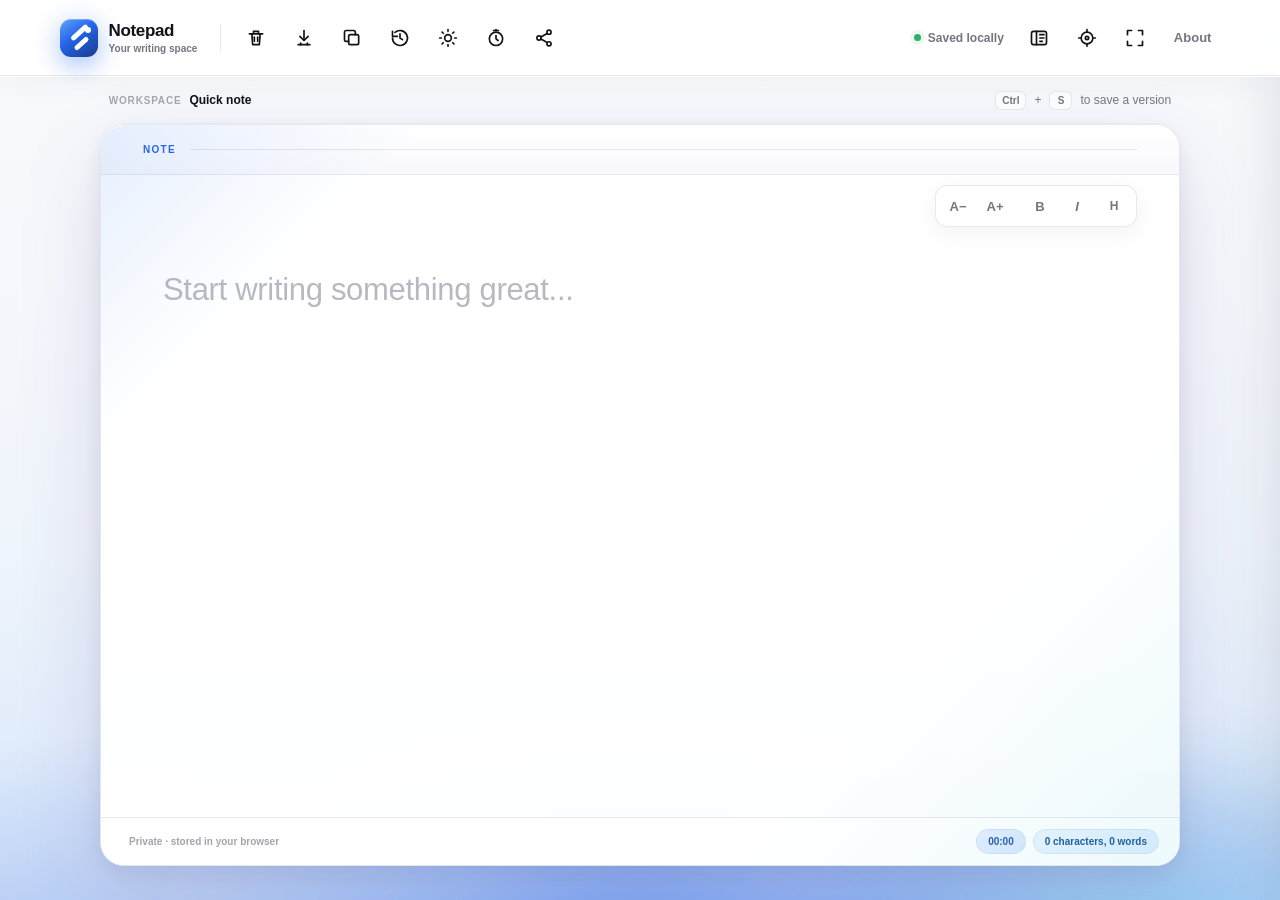
==== commit e0764cd6: "Change focus mode button title to 'Focus mode — distraction-free' Updated focus mode button title fo" ====
--- a/index.html
+++ b/index.html
@@ -37,7 +37,7 @@
     <div class="toolbar-right">
       <div class="save-state"><span class="save-dot"></span><span>Saved locally</span></div>
       <button class="icon-btn" id="previewBtn" title="Read mode" aria-label="Read mode"><svg class="icon" viewBox="0 0 24 24"><rect x="3" y="4" width="18" height="16" rx="2.5"></rect><path d="M9 4v16"></path><path d="M13 8h5"></path><path d="M13 12h5"></path><path d="M13 16h3"></path></svg></button>
-      <button class="icon-btn" id="focusBtn" title="Focus mode" aria-label="Focus mode"><svg class="icon" viewBox="0 0 24 24"><path d="M8 3H5a2 2 0 0 0-2 2v3"></path><path d="M16 3h3a2 2 0 0 1 2 2v3"></path><path d="M8 21H5a2 2 0 0 1-2-2v-3"></path><path d="M16 21h3a2 2 0 0 0 2-2v-3"></path></svg></button>
+      <button class="icon-btn" id="focusBtn" title="Focus mode — distraction-free" aria-label="Focus mode — distraction-free"><svg class="icon focus-icon" viewBox="0 0 24 24" aria-hidden="true"><circle cx="12" cy="12" r="7"></circle><circle cx="12" cy="12" r="2"></circle><path d="M12 2v3"></path><path d="M12 19v3"></path><path d="M2 12h3"></path><path d="M19 12h3"></path></svg></button>
       <button class="icon-btn" id="fullscreenBtn" title="Fullscreen" aria-label="Fullscreen"><svg class="icon" viewBox="0 0 24 24"><path d="M8 3H3v5"></path><path d="M16 3h5v5"></path><path d="M8 21H3v-5"></path><path d="M16 21h5v-5"></path></svg></button>
       <button class="about-btn" id="aboutBtn">About</button>
     </div>
--- a/style.css
+++ b/style.css
@@ -820,3 +820,156 @@
 html body.dark .workspace-name {
   color: #f4f9ff !important;
 }
+
+
+/* =========================================================
+   V7 LAYOUT — CLEAN EDITOR TOOLBAR + FOOTER STATUS
+   ========================================================= */
+
+/* The formatting toolbar is now part of the editor card,
+   so it never floats over the writing area. */
+.editor-frame > .floating-tools {
+  position: relative;
+  top: auto;
+  right: auto;
+  z-index: 5;
+
+  width: fit-content;
+  margin: 10px 42px 0 auto;
+
+  display: flex;
+  align-items: center;
+  gap: 3px;
+
+  background: var(--surface);
+  border: 1px solid var(--border);
+  border-radius: 12px;
+  padding: 5px;
+
+  box-shadow: 0 6px 20px rgba(25,35,55,.06);
+
+  backdrop-filter: blur(14px);
+  -webkit-backdrop-filter: blur(14px);
+}
+
+.editor-frame > .floating-tools .mini-btn {
+  min-width: 34px;
+  height: 30px;
+}
+
+.editor-frame > #note,
+.editor-frame > #preview {
+  height: calc(100% - 140px);
+  padding-top: 34px;
+}
+
+/* Keep the formatting toolbar above the writing region in read mode too. */
+.editor-frame > .floating-tools {
+  flex-shrink: 0;
+}
+
+.editor-footer {
+  height: 48px;
+  padding: 0 20px 0 28px;
+  gap: 16px;
+}
+
+.footer-status {
+  display: flex;
+  align-items: center;
+  justify-content: flex-end;
+  gap: 7px;
+  margin-left: auto;
+}
+
+.footer-status .pill {
+  position: static;
+  right: auto;
+  bottom: auto;
+  margin: 0;
+  padding: 6px 11px;
+  font-size: 10px;
+  box-shadow: none;
+}
+
+/* Remove the old fixed status layout completely. */
+.bottom-status {
+  display: none !important;
+}
+
+/* No dropdown arrow next to the logo. */
+.brand-chevron {
+  display: none !important;
+}
+
+/* Dark-mode version of the now-in-card formatting toolbar. */
+html body.dark .editor-frame > .floating-tools {
+  background: #0d1725 !important;
+  border-color: rgba(96,165,250,.16) !important;
+  box-shadow:
+    0 8px 24px rgba(0,0,0,.24),
+    0 0 20px rgba(37,99,235,.05) !important;
+}
+
+html body.dark .editor-footer {
+  background: #0b1420 !important;
+  border-top-color: rgba(148,190,230,.10) !important;
+}
+
+html body.dark .footer-status .timer-pill {
+  background: rgba(37,99,235,.20) !important;
+  color: #93c5fd !important;
+}
+
+html body.dark .footer-status .stats-pill {
+  background: rgba(6,182,212,.15) !important;
+  color: #a5e6f5 !important;
+}
+
+/* Mobile: keep the toolbar inside the card and above the text. */
+@media (max-width: 1000px) {
+  .editor-frame > .floating-tools {
+    margin: 8px 18px 0 auto;
+  }
+
+  .editor-frame > #note,
+  .editor-frame > #preview {
+    height: calc(100% - 132px);
+    padding-top: 24px;
+  }
+
+  .editor-footer {
+    padding: 0 14px 0 16px;
+  }
+
+  .footer-status {
+    gap: 4px;
+  }
+
+  .footer-status .pill {
+    padding: 5px 8px;
+    font-size: 9px;
+  }
+}
+
+@media (max-width: 650px) {
+  .editor-frame > .floating-tools {
+    margin: 7px 12px 0 auto;
+  }
+
+  .editor-frame > #note,
+  .editor-frame > #preview {
+    height: calc(100% - 126px);
+    padding-top: 20px;
+  }
+
+  .editor-footer {
+    padding: 0 10px;
+    font-size: 8px;
+  }
+
+  .footer-status .pill {
+    font-size: 8px;
+    padding: 4px 7px;
+  }
+}
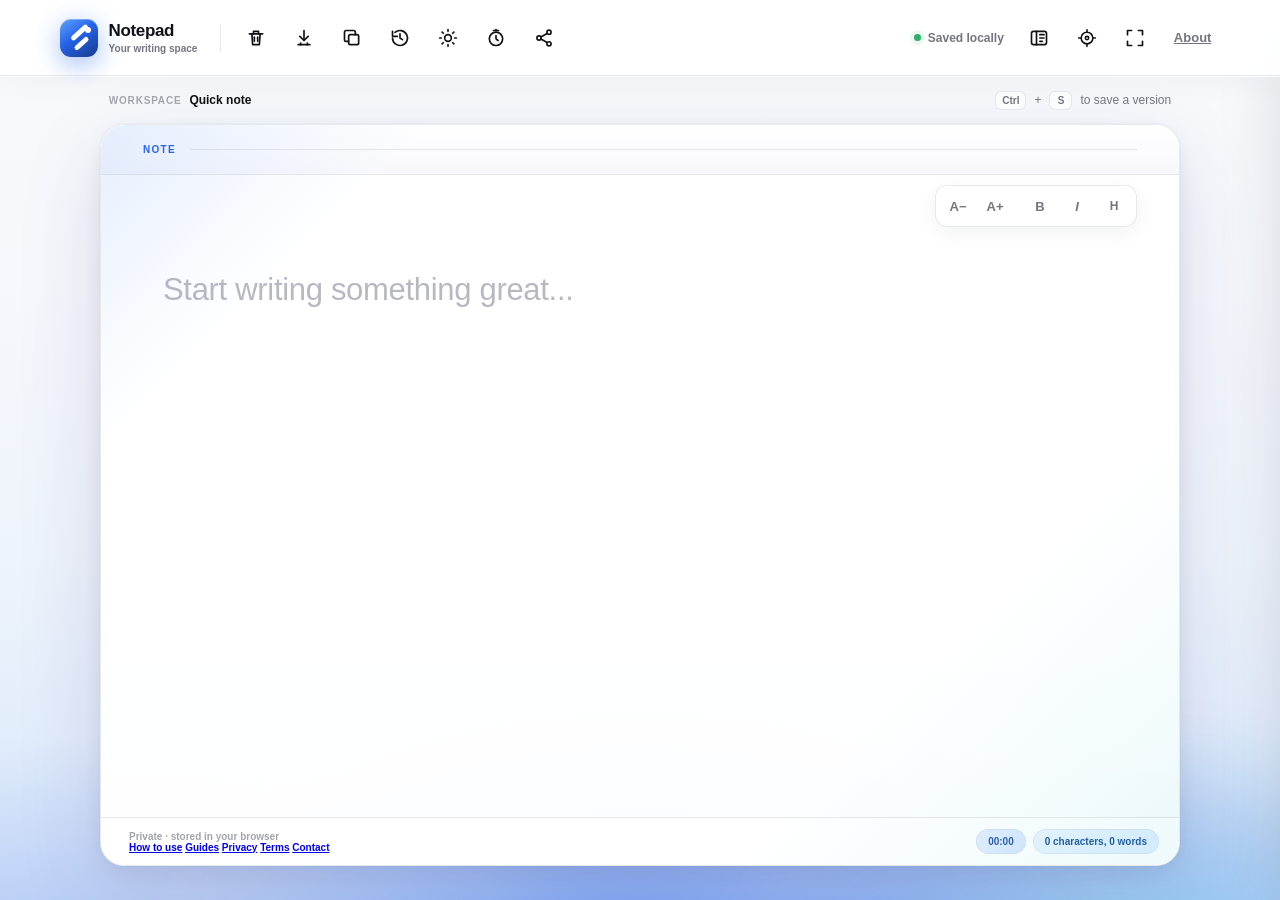
==== commit 1c427449: "Enhance index.html with SEO meta tags and link updates Added meta tags for SEO and social sharing, u" ====
--- a/index.html
+++ b/index.html
@@ -5,6 +5,12 @@
   <meta name="viewport" content="width=device-width, initial-scale=1.0" />
   <meta name="theme-color" content="#2563eb" />
   <meta name="description" content="Notepad — a modern, private browser-based writing workspace." />
+  <meta name="robots" content="index, follow" />
+  <meta name="author" content="Notepad" />
+  <meta property="og:type" content="website" />
+  <meta property="og:title" content="Notepad — Modern Writing Workspace" />
+  <meta property="og:description" content="A clean browser-based workspace for writing, formatting, saving versions, and focused work." />
+  <link rel="icon" href="favicon.svg" type="image/svg+xml" />
   <title>Notepad — Modern Writing Workspace</title>
   <link rel="stylesheet" href="style.css" />
   <script src="script.js" defer></script>
@@ -39,7 +45,7 @@
       <button class="icon-btn" id="previewBtn" title="Read mode" aria-label="Read mode"><svg class="icon" viewBox="0 0 24 24"><rect x="3" y="4" width="18" height="16" rx="2.5"></rect><path d="M9 4v16"></path><path d="M13 8h5"></path><path d="M13 12h5"></path><path d="M13 16h3"></path></svg></button>
       <button class="icon-btn" id="focusBtn" title="Focus mode — distraction-free" aria-label="Focus mode — distraction-free"><svg class="icon focus-icon" viewBox="0 0 24 24" aria-hidden="true"><circle cx="12" cy="12" r="7"></circle><circle cx="12" cy="12" r="2"></circle><path d="M12 2v3"></path><path d="M12 19v3"></path><path d="M2 12h3"></path><path d="M19 12h3"></path></svg></button>
       <button class="icon-btn" id="fullscreenBtn" title="Fullscreen" aria-label="Fullscreen"><svg class="icon" viewBox="0 0 24 24"><path d="M8 3H3v5"></path><path d="M16 3h5v5"></path><path d="M8 21H3v-5"></path><path d="M16 21h5v-5"></path></svg></button>
-      <button class="about-btn" id="aboutBtn">About</button>
+      <a class="about-btn" id="aboutBtn" href="about.html">About</a>
     </div>
   </header>
 
@@ -62,7 +68,16 @@
       <div id="note" contenteditable="true" spellcheck="true" data-placeholder="Start writing something great..."></div>
       <div id="preview"></div>
       <div class="editor-footer">
-        <span>Private · stored in your browser</span>
+        <div class="footer-left">
+          <span>Private · stored in your browser</span>
+          <nav class="app-links" aria-label="Site information">
+            <a href="how-to-use.html">How to use</a>
+            <a href="guides.html">Guides</a>
+            <a href="privacy.html">Privacy</a>
+            <a href="terms.html">Terms</a>
+            <a href="contact.html">Contact</a>
+          </nav>
+        </div>
         <div class="footer-status">
           <span class="pill timer-pill" id="timer">00:00</span>
           <span class="pill stats-pill" id="stats">0 characters, 0 words</span>
--- a/style.css
+++ b/style.css
@@ -54,7 +54,7 @@
 #note:empty::before{content:attr(data-placeholder);color:#b8b8c2;pointer-events:none}
 #note h1,#preview h1{font-size:2em;line-height:1.2;margin:.4em 0 .7em;letter-spacing:-.045em}
 .editor-footer{position:absolute;bottom:0;left:0;right:0;height:38px;display:flex;justify-content:space-between;align-items:center;padding:0 28px;background:rgba(255,255,255,.93);border-top:1px solid var(--border);color:var(--muted-light);font-size:10px;font-weight:650}
-#preview{display:none}.read-mode #preview{max-width:900px;margin:0 auto;font-family:Georgia,"Times New Roman",serif;font-weight:500;line-height:1.85;letter-spacing:.1px}.read-mode .editor-frame{border-color:rgba(37,99,235,.13)}
+#preview{display:none}.read-mode .editor-frame{border-color:rgba(37,99,235,.13)}
 .focus-mode .app-toolbar,.focus-mode .workspace-bar,.focus-mode .floating-tools,.focus-mode .bottom-status,.focus-mode .editor-footer,.focus-mode .paper-header{display:none}
 .focus-mode .editor-shell{height:100vh;padding:0}.focus-mode .editor-frame{width:min(900px,100%);border:0;border-radius:0;box-shadow:none}.focus-mode #note,.focus-mode #preview{height:100%;padding-top:90px;padding-bottom:90px}
 .exit-focus-btn{display:none;position:fixed;top:22px;right:22px;z-index:300;border:1px solid var(--border);background:var(--surface);color:var(--text);padding:10px 15px;border-radius:999px;font-size:12px;font-weight:800;cursor:pointer;box-shadow:0 4px 18px rgba(35,28,58,.06)}
@@ -973,3 +973,119 @@
     padding: 4px 7px;
   }
 }
+
+
+/* V8 — Focus mode uses a target/spotlight icon to distinguish it
+   from browser fullscreen (corner-expansion icon). */
+.focus-icon {
+  stroke-width: 1.9;
+}
+
+.icon-btn#focusBtn:hover .focus-icon {
+  transform: scale(1.06);
+}
+
+.icon-btn#focusBtn.active .focus-icon {
+  stroke-width: 2.1;
+}
+
+
+/* =========================================================
+   V9 — READ MODE KEEPS NORMAL EDITOR TYPOGRAPHY
+   ========================================================= */
+
+/* Read mode should change the interface, not the writing font. */
+html body.read-mode #preview {
+  font-family:
+    Inter,
+    ui-sans-serif,
+    -apple-system,
+    BlinkMacSystemFont,
+    "Segoe UI",
+    Arial,
+    sans-serif !important;
+
+  font-size: 20px !important;
+  line-height: 1.85 !important;
+  font-weight: 470 !important;
+  letter-spacing: -.012em !important;
+
+  color: var(--text) !important;
+  max-width: none !important;
+  margin: 0 !important;
+}
+
+/* Keep headings consistent with the normal editor's typography too. */
+html body.read-mode #preview h1,
+html body.read-mode #preview h2,
+html body.read-mode #preview h3,
+html body.read-mode #preview h4,
+html body.read-mode #preview h5,
+html body.read-mode #preview h6,
+html body.read-mode #preview p,
+html body.read-mode #preview li,
+html body.read-mode #preview blockquote,
+html body.read-mode #preview code,
+html body.read-mode #preview pre {
+  font-family: inherit !important;
+}
+
+/* Preserve the same readable editor spacing on smaller screens. */
+@media (max-width: 1000px) {
+  html body.read-mode #preview {
+    font-size: 18px !important;
+    line-height: 1.7 !important;
+  }
+}
+
+@media (max-width: 650px) {
+  html body.read-mode #preview {
+    font-size: 17px !important;
+    line-height: 1.7 !important;
+  }
+}
+
+
+/* =========================================================
+   V10 — READ MODE USES THE EXACT EDITOR FONT
+   ========================================================= */
+
+html body.read-mode #preview {
+  font-family:
+    Inter,
+    ui-sans-serif,
+    -apple-system,
+    BlinkMacSystemFont,
+    "Segoe UI",
+    Arial,
+    sans-serif !important;
+
+  font-size: 20px !important;
+  font-weight: 470 !important;
+  line-height: 1.85 !important;
+  letter-spacing: -.012em !important;
+
+  max-width: none !important;
+  margin: 0 !important;
+  color: var(--text) !important;
+}
+
+/* Do not let browser defaults introduce a different typeface. */
+html body.read-mode #preview,
+html body.read-mode #preview * {
+  font-family: inherit !important;
+}
+
+@media (max-width: 1000px) {
+  html body.read-mode #preview {
+    font-size: 18px !important;
+    line-height: 1.7 !important;
+  }
+}
+
+@media (max-width: 650px) {
+  html body.read-mode #preview {
+    font-size: 17px !important;
+    line-height: 1.7 !important;
+  }
+}
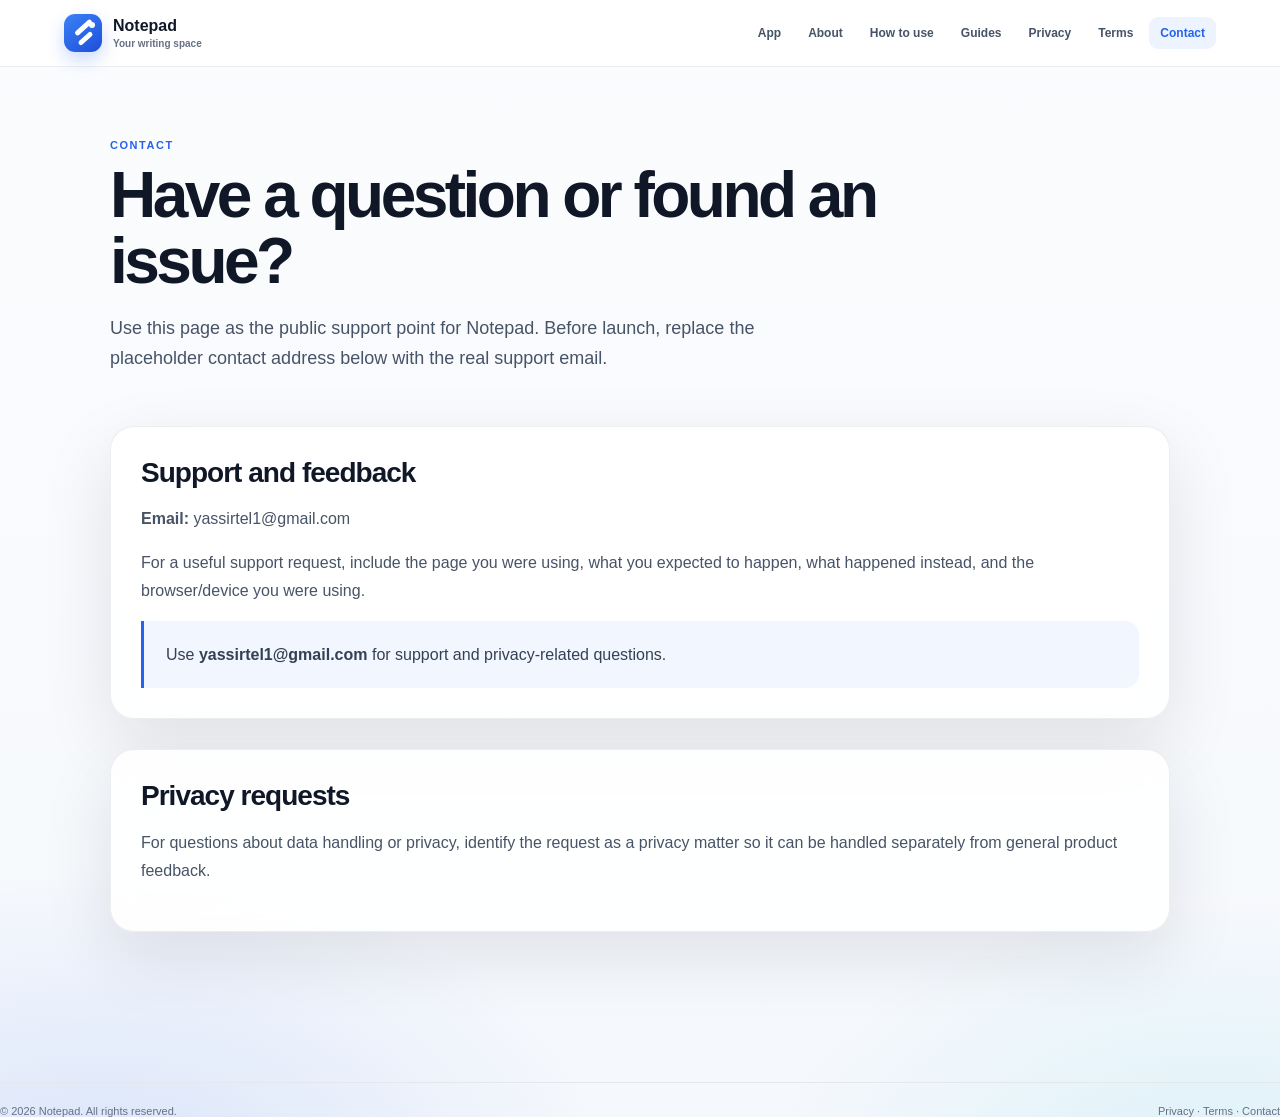
==== commit 18a9752e: "Revise index.html for contact page and support info Updated the index.html file to reflect the conta" ====
--- a/index.html
+++ b/index.html
@@ -1,102 +1,62 @@
 <!DOCTYPE html>
 <html lang="en">
 <head>
-  <meta charset="UTF-8" />
-  <meta name="viewport" content="width=device-width, initial-scale=1.0" />
-  <meta name="theme-color" content="#2563eb" />
-  <meta name="description" content="Notepad — a modern, private browser-based writing workspace." />
-  <meta name="robots" content="index, follow" />
-  <meta name="author" content="Notepad" />
-  <meta property="og:type" content="website" />
-  <meta property="og:title" content="Notepad — Modern Writing Workspace" />
-  <meta property="og:description" content="A clean browser-based workspace for writing, formatting, saving versions, and focused work." />
-  <link rel="icon" href="favicon.svg" type="image/svg+xml" />
-  <title>Notepad — Modern Writing Workspace</title>
-  <link rel="stylesheet" href="style.css" />
-  <script src="script.js" defer></script>
+  <meta charset="UTF-8">
+  <meta name="viewport" content="width=device-width, initial-scale=1.0">
+  <meta name="description" content="Contact the Notepad team about support, privacy, feedback, or website issues.">
+  <meta name="robots" content="index, follow">
+  <meta name="theme-color" content="#2563eb">
+  <title>Contact Notepad</title>
+  <link rel="stylesheet" href="site.css">
 </head>
 <body>
-  <header class="app-toolbar">
-    <div class="toolbar-left">
-      <button class="brand-btn" id="menuBtn" title="Notepad">
-        <span class="brand-mark" aria-hidden="true">
-          <span class="brand-mark-line line-one"></span>
-          <span class="brand-mark-line line-two"></span>
-          <span class="brand-mark-dot"></span>
-        </span>
-        <span class="brand-copy">
-          <span class="brand-title">Notepad</span>
-          <span class="brand-subtitle">Your writing space</span>
-        </span>
-      </button>
-      <div class="toolbar-divider"></div>
+  <header class="site-header">
+    <a class="site-brand" href="index.html" aria-label="Notepad home">
+      <span class="site-logo" aria-hidden="true">
+        <span class="site-logo-line site-logo-line-one"></span>
+        <span class="site-logo-line site-logo-line-two"></span>
+        <span class="site-logo-dot"></span>
+      </span>
+      <span>Notepad<small>Your writing space</small></span>
+    </a>
+    <nav class="site-nav" aria-label="Primary navigation">
+      <a href="index.html">App</a>
+<a href="about.html">About</a>
+<a href="how-to-use.html">How to use</a>
+<a href="guides.html">Guides</a>
+<a href="privacy.html">Privacy</a>
+<a href="terms.html">Terms</a>
+<a href="contact.html" aria-current="page">Contact</a>
+    </nav>
+  </header>
+  <main class="page">
+    
+<section class="hero">
+  <div class="eyebrow">Contact</div>
+  <h1>Have a question or found an issue?</h1>
+  <p class="lead">Use this page as the public support point for Notepad. Before launch, replace the placeholder contact address below with the real support email.</p>
+</section>
 
-      <button class="icon-btn" id="clearBtn" title="Clear note" aria-label="Clear note"><svg class="icon" viewBox="0 0 24 24"><path d="M4 7h16"></path><path d="M9 7V4h6v3"></path><path d="M7 7l1 13h8l1-13"></path><path d="M10 11v5"></path><path d="M14 11v5"></path></svg></button>
-      <button class="icon-btn" id="exportBtn" title="Download note" aria-label="Download note"><svg class="icon" viewBox="0 0 24 24"><path d="M12 3v11"></path><path d="m7 10 5 5 5-5"></path><path d="M5 20h14"></path><path d="M8 20v-2"></path><path d="M16 20v-2"></path></svg></button>
-      <button class="icon-btn" id="copyBtn" title="Copy note" aria-label="Copy note"><svg class="icon" viewBox="0 0 24 24"><rect x="8" y="8" width="12" height="12" rx="2"></rect><path d="M16 8V5a2 2 0 0 0-2-2H5a2 2 0 0 0-2 2v9a2 2 0 0 0 2 2h3"></path></svg></button>
-      <button class="icon-btn" id="historyBtn" title="Version history" aria-label="Version history"><svg class="icon" viewBox="0 0 24 24"><path d="M3 12a9 9 0 1 0 3-6.7"></path><path d="M3 4v6h6"></path><path d="M12 7v5l3 2"></path></svg></button>
-      <button class="icon-btn" id="themeBtn" title="Switch to dark mode" aria-label="Switch to dark mode"><svg class="icon theme-icon" viewBox="0 0 24 24"><circle cx="12" cy="12" r="4"></circle><path d="M12 2v2"></path><path d="M12 20v2"></path><path d="m4.93 4.93 1.41 1.41"></path><path d="m17.66 17.66 1.41 1.41"></path><path d="M2 12h2"></path><path d="M20 12h2"></path><path d="m6.34 17.66-1.41 1.41"></path><path d="m19.07 4.93-1.41 1.41"></path></svg></button>
-      <button class="icon-btn" id="timerBtn" title="Start / stop timer" aria-label="Start or stop timer"><svg class="icon" viewBox="0 0 24 24"><circle cx="12" cy="13" r="8"></circle><path d="M12 9v4l2.5 2"></path><path d="M9 3h6"></path><path d="M12 3v-1"></path></svg></button>
-      <button class="icon-btn" id="shareBtn" title="Share note" aria-label="Share note"><svg class="icon" viewBox="0 0 24 24"><circle cx="18" cy="5" r="2.5"></circle><circle cx="6" cy="12" r="2.5"></circle><circle cx="18" cy="19" r="2.5"></circle><path d="m8.3 10.8 7.4-4.2"></path><path d="m8.3 13.2 7.4 4.2"></path></svg></button>
-    </div>
+<section class="section">
+  <h2>Support and feedback</h2>
+  <p><strong>Email:</strong> <span>yassirtel1@gmail.com</span></p>
+  <p>For a useful support request, include the page you were using, what you expected to happen, what happened instead, and the browser/device you were using.</p>
+  <div class="callout">Use <strong>yassirtel1@gmail.com</strong> for support and privacy-related questions.</div>
+</section>
 
-    <div class="toolbar-right">
-      <div class="save-state"><span class="save-dot"></span><span>Saved locally</span></div>
-      <button class="icon-btn" id="previewBtn" title="Read mode" aria-label="Read mode"><svg class="icon" viewBox="0 0 24 24"><rect x="3" y="4" width="18" height="16" rx="2.5"></rect><path d="M9 4v16"></path><path d="M13 8h5"></path><path d="M13 12h5"></path><path d="M13 16h3"></path></svg></button>
-      <button class="icon-btn" id="focusBtn" title="Focus mode — distraction-free" aria-label="Focus mode — distraction-free"><svg class="icon focus-icon" viewBox="0 0 24 24" aria-hidden="true"><circle cx="12" cy="12" r="7"></circle><circle cx="12" cy="12" r="2"></circle><path d="M12 2v3"></path><path d="M12 19v3"></path><path d="M2 12h3"></path><path d="M19 12h3"></path></svg></button>
-      <button class="icon-btn" id="fullscreenBtn" title="Fullscreen" aria-label="Fullscreen"><svg class="icon" viewBox="0 0 24 24"><path d="M8 3H3v5"></path><path d="M16 3h5v5"></path><path d="M8 21H3v-5"></path><path d="M16 21h5v-5"></path></svg></button>
-      <a class="about-btn" id="aboutBtn" href="about.html">About</a>
-    </div>
-  </header>
+<section class="section">
+  <h2>Privacy requests</h2>
+  <p>For questions about data handling or privacy, identify the request as a privacy matter so it can be handled separately from general product feedback.</p>
+</section>
 
-  <div class="workspace-bar">
-    <div class="workspace-context"><span class="workspace-label">Workspace</span><span class="workspace-name">Quick note</span></div>
-    <div class="workspace-hint"><span class="shortcut-key">Ctrl</span><span>+</span><span class="shortcut-key">S</span><span>to save a version</span></div>
-  </div>
-
-  <main class="editor-shell">
-    <section class="editor-frame">
-      <div class="paper-header"><span class="paper-label">NOTE</span><span class="paper-line"></span></div>
-      <div class="floating-tools" aria-label="Formatting tools">
-    <button class="mini-btn" id="fontDownBtn" title="Smaller text">A−</button>
-    <button class="mini-btn" id="fontUpBtn" title="Bigger text">A+</button>
-    <span class="format-divider"></span>
-    <button class="mini-btn" id="boldBtn" title="Bold"><strong>B</strong></button>
-    <button class="mini-btn" id="italicBtn" title="Italic"><em>I</em></button>
-    <button class="mini-btn heading-tool" id="headingBtn" title="Heading">H</button>
-  </div>
-      <div id="note" contenteditable="true" spellcheck="true" data-placeholder="Start writing something great..."></div>
-      <div id="preview"></div>
-      <div class="editor-footer">
-        <div class="footer-left">
-          <span>Private · stored in your browser</span>
-          <nav class="app-links" aria-label="Site information">
-            <a href="how-to-use.html">How to use</a>
-            <a href="guides.html">Guides</a>
-            <a href="privacy.html">Privacy</a>
-            <a href="terms.html">Terms</a>
-            <a href="contact.html">Contact</a>
-          </nav>
-        </div>
-        <div class="footer-status">
-          <span class="pill timer-pill" id="timer">00:00</span>
-          <span class="pill stats-pill" id="stats">0 characters, 0 words</span>
-        </div>
-      </div>
-    </section>
   </main>
-
-  <div class="history-overlay" id="historyOverlay"></div>
-  <aside class="history-panel" id="historyPanel">
-    <div class="history-header">
-      <div><span class="eyebrow">WORKSPACE</span><h2>Version History</h2><p>Save, restore, or delete previous versions.</p></div>
-      <button class="history-close-btn" id="closeHistoryBtn" title="Close">×</button>
-    </div>
-    <button class="save-version-btn" id="saveVersionBtn"><span>+</span> Save Current Version</button>
-    <div class="history-list" id="historyList"></div>
-  </aside>
-
-  <div id="toastContainer" class="toast-container"></div>
-  <button id="exitFocusBtn" class="exit-focus-btn">Exit Focus</button>
+  <footer class="site-footer">
+    <span>© 2026 Notepad. All rights reserved.</span>
+    <span>
+      <a href="privacy.html">Privacy</a> ·
+      <a href="terms.html">Terms</a> ·
+      <a href="contact.html">Contact</a>
+    </span>
+  </footer>
 </body>
 </html>
--- a/site.css
+++ b/site.css
@@ -0,0 +1,323 @@
+
+:root {
+  --blue: #2563eb;
+  --blue-2: #3b82f6;
+  --cyan: #06b6d4;
+  --ink: #101828;
+  --muted: #667085;
+  --line: #e4e7ec;
+  --surface: rgba(255,255,255,.88);
+  --bg: #f7f9fc;
+  --shadow: 0 24px 70px rgba(16,24,40,.10);
+}
+
+* { box-sizing: border-box; }
+
+html { scroll-behavior: smooth; }
+
+body {
+  margin: 0;
+  color: var(--ink);
+  font-family: Inter, ui-sans-serif, -apple-system, BlinkMacSystemFont,
+    "Segoe UI", Arial, sans-serif;
+  background:
+    radial-gradient(ellipse 700px 420px at 8% 105%, rgba(37,99,235,.13), transparent 72%),
+    radial-gradient(ellipse 620px 380px at 95% 105%, rgba(6,182,212,.10), transparent 72%),
+    linear-gradient(180deg, #fbfcfe 0%, #f5f8fc 100%);
+  min-height: 100vh;
+}
+
+a { color: inherit; }
+
+.site-header {
+  position: sticky;
+  top: 0;
+  z-index: 20;
+  display: flex;
+  align-items: center;
+  justify-content: space-between;
+  gap: 24px;
+  padding: 14px clamp(18px, 5vw, 72px);
+  background: rgba(255,255,255,.88);
+  border-bottom: 1px solid rgba(16,24,40,.07);
+  backdrop-filter: blur(18px);
+}
+
+.site-brand {
+  display: inline-flex;
+  align-items: center;
+  gap: 11px;
+  text-decoration: none;
+  font-weight: 800;
+}
+
+.site-logo {
+  width: 38px;
+  height: 38px;
+  border-radius: 11px;
+  position: relative;
+  overflow: hidden;
+  background: linear-gradient(145deg, #3b82f6, #1d4ed8);
+  box-shadow: 0 8px 18px rgba(37,99,235,.24);
+  flex: 0 0 auto;
+  display: block;
+  color: transparent;
+  font-size: 0;
+  font-weight: normal;
+}
+
+.site-brand small {
+  display: block;
+  margin-top: 3px;
+  color: var(--muted);
+  font-size: 10px;
+  font-weight: 600;
+}
+
+.site-nav {
+  display: flex;
+  flex-wrap: wrap;
+  align-items: center;
+  justify-content: flex-end;
+  gap: 5px;
+}
+
+.site-nav a {
+  padding: 9px 11px;
+  border-radius: 9px;
+  color: #475467;
+  text-decoration: none;
+  font-size: 12px;
+  font-weight: 700;
+}
+
+.site-nav a:hover,
+.site-nav a[aria-current="page"] {
+  color: var(--blue);
+  background: #edf4ff;
+}
+
+.page {
+  width: min(1060px, calc(100% - 36px));
+  margin: 0 auto;
+  padding: 72px 0 100px;
+}
+
+.hero {
+  max-width: 820px;
+  margin-bottom: 52px;
+}
+
+.eyebrow {
+  color: var(--blue);
+  font-size: 11px;
+  font-weight: 850;
+  letter-spacing: .14em;
+  text-transform: uppercase;
+}
+
+h1 {
+  margin: 12px 0 18px;
+  font-size: clamp(38px, 6vw, 64px);
+  line-height: 1.03;
+  letter-spacing: -.055em;
+}
+
+h2 {
+  margin: 0 0 12px;
+  font-size: 28px;
+  line-height: 1.15;
+  letter-spacing: -.035em;
+}
+
+h3 {
+  margin: 0 0 8px;
+  font-size: 18px;
+  letter-spacing: -.02em;
+}
+
+.lead {
+  margin: 0;
+  max-width: 740px;
+  color: #475467;
+  font-size: 18px;
+  line-height: 1.7;
+}
+
+.section {
+  margin-top: 30px;
+  padding: 30px;
+  background: var(--surface);
+  border: 1px solid rgba(16,24,40,.07);
+  border-radius: 24px;
+  box-shadow: var(--shadow);
+  backdrop-filter: blur(14px);
+}
+
+.section p,
+.section li {
+  color: #475467;
+  line-height: 1.75;
+}
+
+.section ul,
+.section ol {
+  padding-left: 22px;
+}
+
+.grid {
+  display: grid;
+  grid-template-columns: repeat(3, 1fr);
+  gap: 16px;
+}
+
+.card {
+  padding: 22px;
+  background: rgba(255,255,255,.78);
+  border: 1px solid var(--line);
+  border-radius: 18px;
+}
+
+.card p {
+  margin: 0;
+  font-size: 14px;
+}
+
+.feature-icon {
+  width: 38px;
+  height: 38px;
+  margin-bottom: 15px;
+  border-radius: 11px;
+  display: grid;
+  place-items: center;
+  color: var(--blue);
+  background: #edf4ff;
+  font-weight: 900;
+}
+
+.callout {
+  padding: 20px 22px;
+  border-left: 3px solid var(--blue);
+  border-radius: 0 14px 14px 0;
+  background: #f1f6ff;
+  color: #344054;
+  line-height: 1.7;
+}
+
+.steps {
+  counter-reset: step;
+  list-style: none;
+  padding: 0 !important;
+}
+
+.steps li {
+  counter-increment: step;
+  display: grid;
+  grid-template-columns: 36px 1fr;
+  gap: 14px;
+  margin: 0 0 22px;
+}
+
+.steps li::before {
+  content: counter(step);
+  width: 32px;
+  height: 32px;
+  display: grid;
+  place-items: center;
+  border-radius: 50%;
+  color: white;
+  background: var(--blue);
+  font-size: 12px;
+  font-weight: 850;
+}
+
+.article + .article {
+  margin-top: 42px;
+  padding-top: 42px;
+  border-top: 1px solid var(--line);
+}
+
+.article p { margin: 8px 0 0; }
+
+.site-footer {
+  margin-top: 50px;
+  padding-top: 22px;
+  border-top: 1px solid var(--line);
+  display: flex;
+  justify-content: space-between;
+  gap: 20px;
+  flex-wrap: wrap;
+  color: var(--muted);
+  font-size: 11px;
+}
+
+.site-footer a {
+  text-decoration: none;
+}
+
+.site-footer a:hover {
+  color: var(--blue);
+}
+
+.notice {
+  margin-top: 18px;
+  color: #667085;
+  font-size: 12px;
+  line-height: 1.6;
+}
+
+@media (max-width: 760px) {
+  .site-header {
+    align-items: flex-start;
+    flex-direction: column;
+  }
+
+  .site-nav {
+    justify-content: flex-start;
+  }
+
+  .page {
+    padding-top: 46px;
+  }
+
+  .grid {
+    grid-template-columns: 1fr;
+  }
+
+  .section {
+    padding: 22px;
+  }
+}
+
+
+/* Exact Notepad app logo — shared by the public pages */
+.site-logo-line {
+  position: absolute;
+  display: block;
+  height: 5px;
+  border-radius: 999px;
+  background: #fff;
+  transform: rotate(-42deg);
+}
+
+.site-logo-line-one {
+  width: 21px;
+  top: 11px;
+  left: 9px;
+}
+
+.site-logo-line-two {
+  width: 17px;
+  top: 22px;
+  left: 13px;
+}
+
+.site-logo-dot {
+  position: absolute;
+  width: 6px;
+  height: 6px;
+  border-radius: 50%;
+  background: #fff;
+  right: 7px;
+  top: 8px;
+}
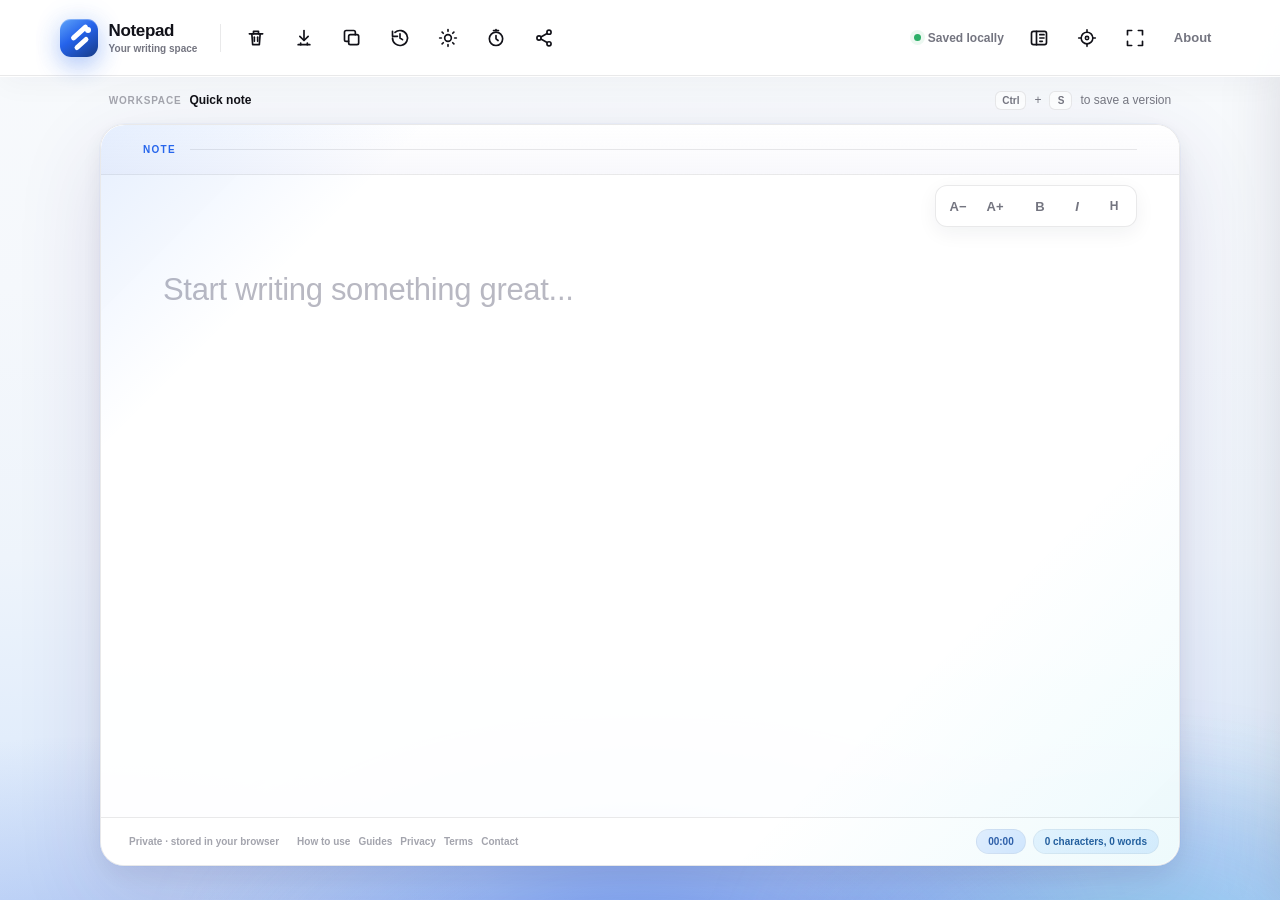
==== commit 0f19f59e: "index.html" ====
--- a/index.html
+++ b/index.html
@@ -1,62 +1,103 @@
 <!DOCTYPE html>
 <html lang="en">
 <head>
-  <meta charset="UTF-8">
-  <meta name="viewport" content="width=device-width, initial-scale=1.0">
-  <meta name="description" content="Contact the Notepad team about support, privacy, feedback, or website issues.">
-  <meta name="robots" content="index, follow">
-  <meta name="theme-color" content="#2563eb">
-  <title>Contact Notepad</title>
-  <link rel="stylesheet" href="site.css">
+  <meta charset="UTF-8" />
+  <meta name="viewport" content="width=device-width, initial-scale=1.0" />
+  <meta name="theme-color" content="#2563eb" />
+  <meta name="description" content="Notepad — a modern, private browser-based writing workspace." />
+  <meta name="robots" content="index, follow" />
+  <meta name="author" content="Notepad" />
+  <meta property="og:type" content="website" />
+  <meta property="og:title" content="Notepad — Modern Writing Workspace" />
+  <meta property="og:description" content="A clean browser-based workspace for writing, formatting, saving versions, and focused work." />
+  <link rel="icon" href="favicon.ico" sizes="any" />
+  <link rel="icon" href="favicon.png" type="image/png" sizes="64x64" />
+  <title>Notepad — Modern Writing Workspace</title>
+  <link rel="stylesheet" href="style.css" />
+  <script src="script.js" defer></script>
 </head>
 <body>
-  <header class="site-header">
-    <a class="site-brand" href="index.html" aria-label="Notepad home">
-      <span class="site-logo" aria-hidden="true">
-        <span class="site-logo-line site-logo-line-one"></span>
-        <span class="site-logo-line site-logo-line-two"></span>
-        <span class="site-logo-dot"></span>
-      </span>
-      <span>Notepad<small>Your writing space</small></span>
-    </a>
-    <nav class="site-nav" aria-label="Primary navigation">
-      <a href="index.html">App</a>
-<a href="about.html">About</a>
-<a href="how-to-use.html">How to use</a>
-<a href="guides.html">Guides</a>
-<a href="privacy.html">Privacy</a>
-<a href="terms.html">Terms</a>
-<a href="contact.html" aria-current="page">Contact</a>
-    </nav>
+  <header class="app-toolbar">
+    <div class="toolbar-left">
+      <button class="brand-btn" id="menuBtn" title="Notepad">
+        <span class="brand-mark" aria-hidden="true">
+          <span class="brand-mark-line line-one"></span>
+          <span class="brand-mark-line line-two"></span>
+          <span class="brand-mark-dot"></span>
+        </span>
+        <span class="brand-copy">
+          <span class="brand-title">Notepad</span>
+          <span class="brand-subtitle">Your writing space</span>
+        </span>
+      </button>
+      <div class="toolbar-divider"></div>
+
+      <button class="icon-btn" id="clearBtn" title="Clear note" aria-label="Clear note"><svg class="icon" viewBox="0 0 24 24"><path d="M4 7h16"></path><path d="M9 7V4h6v3"></path><path d="M7 7l1 13h8l1-13"></path><path d="M10 11v5"></path><path d="M14 11v5"></path></svg></button>
+      <button class="icon-btn" id="exportBtn" title="Download note" aria-label="Download note"><svg class="icon" viewBox="0 0 24 24"><path d="M12 3v11"></path><path d="m7 10 5 5 5-5"></path><path d="M5 20h14"></path><path d="M8 20v-2"></path><path d="M16 20v-2"></path></svg></button>
+      <button class="icon-btn" id="copyBtn" title="Copy note" aria-label="Copy note"><svg class="icon" viewBox="0 0 24 24"><rect x="8" y="8" width="12" height="12" rx="2"></rect><path d="M16 8V5a2 2 0 0 0-2-2H5a2 2 0 0 0-2 2v9a2 2 0 0 0 2 2h3"></path></svg></button>
+      <button class="icon-btn" id="historyBtn" title="Version history" aria-label="Version history"><svg class="icon" viewBox="0 0 24 24"><path d="M3 12a9 9 0 1 0 3-6.7"></path><path d="M3 4v6h6"></path><path d="M12 7v5l3 2"></path></svg></button>
+      <button class="icon-btn" id="themeBtn" title="Switch to dark mode" aria-label="Switch to dark mode"><svg class="icon theme-icon" viewBox="0 0 24 24"><circle cx="12" cy="12" r="4"></circle><path d="M12 2v2"></path><path d="M12 20v2"></path><path d="m4.93 4.93 1.41 1.41"></path><path d="m17.66 17.66 1.41 1.41"></path><path d="M2 12h2"></path><path d="M20 12h2"></path><path d="m6.34 17.66-1.41 1.41"></path><path d="m19.07 4.93-1.41 1.41"></path></svg></button>
+      <button class="icon-btn" id="timerBtn" title="Start / stop timer" aria-label="Start or stop timer"><svg class="icon" viewBox="0 0 24 24"><circle cx="12" cy="13" r="8"></circle><path d="M12 9v4l2.5 2"></path><path d="M9 3h6"></path><path d="M12 3v-1"></path></svg></button>
+      <button class="icon-btn" id="shareBtn" title="Share note" aria-label="Share note"><svg class="icon" viewBox="0 0 24 24"><circle cx="18" cy="5" r="2.5"></circle><circle cx="6" cy="12" r="2.5"></circle><circle cx="18" cy="19" r="2.5"></circle><path d="m8.3 10.8 7.4-4.2"></path><path d="m8.3 13.2 7.4 4.2"></path></svg></button>
+    </div>
+
+    <div class="toolbar-right">
+      <div class="save-state"><span class="save-dot"></span><span>Saved locally</span></div>
+      <button class="icon-btn" id="previewBtn" title="Read mode" aria-label="Read mode"><svg class="icon" viewBox="0 0 24 24"><rect x="3" y="4" width="18" height="16" rx="2.5"></rect><path d="M9 4v16"></path><path d="M13 8h5"></path><path d="M13 12h5"></path><path d="M13 16h3"></path></svg></button>
+      <button class="icon-btn" id="focusBtn" title="Focus mode — distraction-free" aria-label="Focus mode — distraction-free"><svg class="icon focus-icon" viewBox="0 0 24 24" aria-hidden="true"><circle cx="12" cy="12" r="7"></circle><circle cx="12" cy="12" r="2"></circle><path d="M12 2v3"></path><path d="M12 19v3"></path><path d="M2 12h3"></path><path d="M19 12h3"></path></svg></button>
+      <button class="icon-btn" id="fullscreenBtn" title="Fullscreen" aria-label="Fullscreen"><svg class="icon" viewBox="0 0 24 24"><path d="M8 3H3v5"></path><path d="M16 3h5v5"></path><path d="M8 21H3v-5"></path><path d="M16 21h5v-5"></path></svg></button>
+      <a class="about-btn" id="aboutBtn" href="about.html">About</a>
+    </div>
   </header>
-  <main class="page">
-    
-<section class="hero">
-  <div class="eyebrow">Contact</div>
-  <h1>Have a question or found an issue?</h1>
-  <p class="lead">Use this page as the public support point for Notepad. Before launch, replace the placeholder contact address below with the real support email.</p>
-</section>
 
-<section class="section">
-  <h2>Support and feedback</h2>
-  <p><strong>Email:</strong> <span>yassirtel1@gmail.com</span></p>
-  <p>For a useful support request, include the page you were using, what you expected to happen, what happened instead, and the browser/device you were using.</p>
-  <div class="callout">Use <strong>yassirtel1@gmail.com</strong> for support and privacy-related questions.</div>
-</section>
+  <div class="workspace-bar">
+    <div class="workspace-context"><span class="workspace-label">Workspace</span><span class="workspace-name">Quick note</span></div>
+    <div class="workspace-hint"><span class="shortcut-key">Ctrl</span><span>+</span><span class="shortcut-key">S</span><span>to save a version</span></div>
+  </div>
 
-<section class="section">
-  <h2>Privacy requests</h2>
-  <p>For questions about data handling or privacy, identify the request as a privacy matter so it can be handled separately from general product feedback.</p>
-</section>
+  <main class="editor-shell">
+    <section class="editor-frame">
+      <div class="paper-header"><span class="paper-label">NOTE</span><span class="paper-line"></span></div>
+      <div class="floating-tools" aria-label="Formatting tools">
+    <button class="mini-btn" id="fontDownBtn" title="Smaller text">A−</button>
+    <button class="mini-btn" id="fontUpBtn" title="Bigger text">A+</button>
+    <span class="format-divider"></span>
+    <button class="mini-btn" id="boldBtn" title="Bold"><strong>B</strong></button>
+    <button class="mini-btn" id="italicBtn" title="Italic"><em>I</em></button>
+    <button class="mini-btn heading-tool" id="headingBtn" title="Heading">H</button>
+  </div>
+      <div id="note" contenteditable="true" spellcheck="true" data-placeholder="Start writing something great..."></div>
+      <div id="preview"></div>
+      <div class="editor-footer">
+        <div class="footer-left">
+          <span>Private · stored in your browser</span>
+          <nav class="app-links" aria-label="Site information">
+            <a href="how-to-use.html">How to use</a>
+            <a href="guides.html">Guides</a>
+            <a href="privacy.html">Privacy</a>
+            <a href="terms.html">Terms</a>
+            <a href="contact.html">Contact</a>
+          </nav>
+        </div>
+        <div class="footer-status">
+          <span class="pill timer-pill" id="timer">00:00</span>
+          <span class="pill stats-pill" id="stats">0 characters, 0 words</span>
+        </div>
+      </div>
+    </section>
+  </main>
 
-  </main>
-  <footer class="site-footer">
-    <span>© 2026 Notepad. All rights reserved.</span>
-    <span>
-      <a href="privacy.html">Privacy</a> ·
-      <a href="terms.html">Terms</a> ·
-      <a href="contact.html">Contact</a>
-    </span>
-  </footer>
+  <div class="history-overlay" id="historyOverlay"></div>
+  <aside class="history-panel" id="historyPanel">
+    <div class="history-header">
+      <div><span class="eyebrow">WORKSPACE</span><h2>Version History</h2><p>Save, restore, or delete previous versions.</p></div>
+      <button class="history-close-btn" id="closeHistoryBtn" title="Close">×</button>
+    </div>
+    <button class="save-version-btn" id="saveVersionBtn"><span>+</span> Save Current Version</button>
+    <div class="history-list" id="historyList"></div>
+  </aside>
+
+  <div id="toastContainer" class="toast-container"></div>
+  <button id="exitFocusBtn" class="exit-focus-btn">Exit Focus</button>
 </body>
 </html>
--- a/style.css
+++ b/style.css
@@ -0,0 +1,1138 @@
+/* MODERN SAAS NOTEPAD */
+:root {
+  --bg:#f4f5f8; --toolbar:rgba(255,255,255,.88); --surface:#fff; --surface-soft:#f7f7fa;
+  --text:#111118; --muted:#747580; --muted-light:#a3a4ad; --border:rgba(17,17,24,.09);
+  --brand:#2563eb; --brand-2:#3b82f6; --brand-soft:#e7f0ff; --brand-glow:rgba(37,99,235,.18);
+  --pill-blue:#e6efff; --pill-purple:#eaf5ff; --panel:#fff; --panel-soft:#f5f5f8;
+  --danger:#e5484d; --success:#2caf67; --shadow:0 18px 55px rgba(48,35,83,.10);
+}
+*{box-sizing:border-box}
+html,body{margin:0;min-height:100%}
+body{
+  font-family:Inter,ui-sans-serif,-apple-system,BlinkMacSystemFont,"Segoe UI",Arial,sans-serif;
+  background:radial-gradient(circle at 78% 18%,rgba(59,130,246,.08),transparent 25%),radial-gradient(circle at 18% 85%,rgba(37,99,235,.05),transparent 28%),var(--bg);
+  color:var(--text);overflow:hidden;transition:.35s;
+}
+body.light{--bg:#f4f5f8;--toolbar:rgba(255,255,255,.88);--text:#111118;--muted:#747580;--border:rgba(17,17,24,.09);--surface:#fff;--panel:#fff;--panel-soft:#f5f5f8}
+button{font:inherit}
+button:focus-visible{outline:3px solid rgba(37,99,235,.25);outline-offset:2px}
+
+.app-toolbar{height:76px;background:var(--toolbar);backdrop-filter:blur(20px);-webkit-backdrop-filter:blur(20px);border-bottom:1px solid var(--border);display:flex;align-items:center;justify-content:space-between;padding:0 4.5%;position:relative;z-index:100}
+.toolbar-left,.toolbar-right{display:flex;align-items:center;gap:8px}
+.toolbar-divider{width:1px;height:28px;background:var(--border);margin:0 7px}
+.icon,.small-icon{fill:none;stroke:currentColor;stroke-width:2;stroke-linecap:round;stroke-linejoin:round}.icon{width:20px;height:20px}.small-icon{width:15px;height:15px}
+.brand-btn,.icon-btn,.about-btn{border:0;background:transparent;color:var(--text);cursor:pointer;border-radius:12px;transition:.18s}
+.brand-btn{min-height:48px;display:flex;align-items:center;gap:11px;padding:5px 8px 5px 2px}
+.brand-btn:hover,.icon-btn:hover,.about-btn:hover{background:rgba(37,99,235,.07)}
+.brand-btn:active,.icon-btn:active,.about-btn:active{transform:scale(.96)}
+.brand-mark{width:38px;height:38px;border-radius:11px;position:relative;overflow:hidden;background:linear-gradient(145deg,#3b82f6,#1d4ed8);box-shadow:0 8px 18px rgba(37,99,235,.24);flex:0 0 auto}
+.brand-mark-line{position:absolute;display:block;height:5px;border-radius:999px;background:white;transform:rotate(-42deg)}
+.line-one{width:21px;top:11px;left:9px}.line-two{width:17px;top:22px;left:13px}
+.brand-mark-dot{position:absolute;width:6px;height:6px;border-radius:50%;background:white;right:7px;top:8px}
+.brand-copy{display:flex;flex-direction:column;align-items:flex-start;line-height:1}
+.brand-title{font-size:17px;font-weight:800;letter-spacing:-.35px}.brand-subtitle{color:var(--muted);font-size:10px;font-weight:600;margin-top:5px}.brand-chevron{color:var(--muted-light);margin-left:2px}
+.icon-btn{width:40px;height:40px;padding:9px;display:inline-flex;align-items:center;justify-content:center}
+.icon-btn.active{background:var(--brand-soft);color:var(--brand);box-shadow:inset 0 0 0 1px rgba(37,99,235,.12)}
+.about-btn{color:var(--muted);font-size:13px;font-weight:750;padding:9px 11px}
+.save-state{display:flex;align-items:center;gap:7px;color:var(--muted);font-size:12px;font-weight:650;margin-right:7px;white-space:nowrap}
+.save-dot{width:7px;height:7px;border-radius:50%;background:var(--success);box-shadow:0 0 0 4px rgba(44,175,103,.09)}
+
+.workspace-bar{height:48px;display:flex;align-items:center;justify-content:space-between;padding:0 8.5%;color:var(--muted);font-size:12px;position:relative;z-index:30}
+.workspace-context,.workspace-hint{display:flex;align-items:center;gap:8px}.workspace-label{color:var(--muted-light);font-weight:650;text-transform:uppercase;letter-spacing:.08em;font-size:10px}.workspace-name{color:var(--text);font-weight:750}
+.shortcut-key{min-width:23px;padding:3px 6px;text-align:center;border:1px solid var(--border);border-radius:6px;background:rgba(255,255,255,.65);color:var(--muted);font-size:10px;font-weight:700}
+
+.floating-tools{position:fixed;top:113px;right:8.5%;z-index:40;background:rgba(255,255,255,.94);backdrop-filter:blur(16px);border:1px solid var(--border);border-radius:14px;padding:6px;display:flex;gap:3px;box-shadow:0 4px 18px rgba(35,28,58,.06);transition:.2s}
+.mini-btn{min-width:34px;height:32px;border:0;background:transparent;color:var(--muted);border-radius:9px;cursor:pointer;font-size:13px;font-weight:800;transition:.18s}.mini-btn:hover{background:var(--brand-soft);color:var(--brand)}.heading-tool{font-size:12px}.format-divider{width:1px;margin:5px 2px;background:var(--border)}
+.read-mode .floating-tools,.focus-mode .floating-tools{opacity:0;pointer-events:none;transform:translateY(-8px)}
+
+.editor-shell{height:calc(100vh - 124px);display:flex;justify-content:center;padding:0 5.5% 34px}
+.editor-frame{width:min(1080px,100%);height:100%;background:var(--surface);border:1px solid var(--border);border-radius:24px;position:relative;overflow:hidden;box-shadow:var(--shadow)}
+.paper-header{height:50px;display:flex;align-items:center;gap:14px;padding:0 42px;border-bottom:1px solid var(--border);background:linear-gradient(to bottom,rgba(255,255,255,.9),rgba(249,249,252,.8))}
+.paper-label{color:var(--brand);font-size:10px;font-weight:850;letter-spacing:.13em}.paper-line{height:1px;flex:1;background:var(--border)}
+#note,#preview{width:100%;height:calc(100% - 88px);border:0;outline:0;background:var(--surface);color:var(--text);padding:40px 62px 100px;font-family:Inter,ui-sans-serif,-apple-system,BlinkMacSystemFont,"Segoe UI",Arial,sans-serif;font-size:20px;line-height:1.85;font-weight:470;letter-spacing:-.01em;overflow-y:auto}
+#note::-webkit-scrollbar,#preview::-webkit-scrollbar,.history-panel::-webkit-scrollbar{width:8px}#note::-webkit-scrollbar-thumb,#preview::-webkit-scrollbar,.history-panel::-webkit-scrollbar-thumb{background:#d6d4df;border-radius:999px}
+#note:empty::before{content:attr(data-placeholder);color:#b8b8c2;pointer-events:none}
+#note h1,#preview h1{font-size:2em;line-height:1.2;margin:.4em 0 .7em;letter-spacing:-.045em}
+.editor-footer{position:absolute;bottom:0;left:0;right:0;height:38px;display:flex;justify-content:space-between;align-items:center;padding:0 28px;background:rgba(255,255,255,.93);border-top:1px solid var(--border);color:var(--muted-light);font-size:10px;font-weight:650}
+#preview{display:none}.read-mode .editor-frame{border-color:rgba(37,99,235,.13)}
+.focus-mode .app-toolbar,.focus-mode .workspace-bar,.focus-mode .floating-tools,.focus-mode .bottom-status,.focus-mode .editor-footer,.focus-mode .paper-header{display:none}
+.focus-mode .editor-shell{height:100vh;padding:0}.focus-mode .editor-frame{width:min(900px,100%);border:0;border-radius:0;box-shadow:none}.focus-mode #note,.focus-mode #preview{height:100%;padding-top:90px;padding-bottom:90px}
+.exit-focus-btn{display:none;position:fixed;top:22px;right:22px;z-index:300;border:1px solid var(--border);background:var(--surface);color:var(--text);padding:10px 15px;border-radius:999px;font-size:12px;font-weight:800;cursor:pointer;box-shadow:0 4px 18px rgba(35,28,58,.06)}
+.focus-mode .exit-focus-btn{display:block}.exit-focus-btn:hover{background:var(--brand);color:white;border-color:var(--brand)}
+
+.bottom-status{position:fixed;right:6.5%;bottom:21px;z-index:50;display:flex;gap:8px;align-items:center}.pill{border-radius:999px;padding:9px 14px;font-size:11px;font-weight:750;border:1px solid rgba(17,17,24,.05);box-shadow:0 4px 12px rgba(20,20,30,.04)}.timer-pill{background:var(--pill-blue);color:#315da8}.stats-pill{background:var(--pill-purple);color:#245a9b}
+
+.history-overlay{position:fixed;inset:0;background:rgba(19,13,32,.32);backdrop-filter:blur(3px);z-index:80;display:none}.history-overlay.show{display:block}
+.history-panel{position:fixed;top:14px;right:-440px;width:410px;max-width:calc(100% - 28px);height:calc(100vh - 28px);background:rgba(255,255,255,.97);color:var(--text);border:1px solid var(--border);border-radius:24px;z-index:90;padding:24px;transition:right .3s cubic-bezier(.2,.8,.2,1);box-shadow:-20px 20px 70px rgba(34,22,57,.18);overflow-y:auto}
+.history-panel.show{right:14px}.history-header{display:flex;justify-content:space-between;gap:16px;align-items:flex-start;margin-bottom:22px}.eyebrow{color:var(--brand);font-size:9px;font-weight:850;letter-spacing:.14em}.history-header h2{margin:7px 0 6px;font-size:24px;letter-spacing:-.035em}.history-header p{margin:0;color:var(--muted);font-size:13px;line-height:1.5}
+.history-close-btn{width:36px;height:36px;border:0;background:var(--panel-soft);color:var(--muted);font-size:25px;cursor:pointer;line-height:1;border-radius:11px}.history-close-btn:hover{background:var(--brand-soft);color:var(--brand)}
+.save-version-btn{width:100%;border:0;background:linear-gradient(135deg,var(--brand),var(--brand-2));color:white;padding:13px 16px;border-radius:13px;cursor:pointer;font-weight:800;font-size:13px;margin-bottom:18px;box-shadow:0 10px 24px var(--brand-glow)}.save-version-btn:hover{transform:translateY(-1px)}
+.history-list{display:flex;flex-direction:column;gap:10px}.history-empty{color:var(--muted);background:var(--panel-soft);border:1px solid var(--border);padding:15px;border-radius:13px;font-size:13px;line-height:1.5}.history-item{background:var(--panel-soft);border:1px solid var(--border);border-radius:14px;padding:14px}.history-date{font-size:11px;color:var(--muted);margin-bottom:8px}.history-preview{font-size:13px;line-height:1.45;max-height:60px;overflow:hidden;color:var(--text);margin-bottom:12px}.history-actions{display:flex;gap:8px}.restore-version-btn,.delete-version-btn{border:0;border-radius:9px;padding:8px 11px;font-size:11px;font-weight:750;cursor:pointer}.restore-version-btn{background:#dff7e9;color:#16824a}.delete-version-btn{background:#ffe4e5;color:#c32e35}
+
+.toast-container{position:fixed;right:24px;bottom:76px;z-index:200;display:flex;flex-direction:column;gap:8px;pointer-events:none}.toast{min-width:220px;max-width:330px;background:#17151e;color:#fff;border:1px solid rgba(255,255,255,.09);border-left:3px solid var(--brand-2);border-radius:12px;padding:11px 13px;font-size:12px;font-weight:700;box-shadow:0 14px 35px rgba(0,0,0,.18);opacity:0;transform:translateY(8px);animation:toastIn .25s ease forwards}.toast.success{border-left-color:var(--success)}.toast.error{border-left-color:var(--danger)}.toast.hide{animation:toastOut .25s ease forwards}
+@keyframes toastIn{to{opacity:1;transform:translateY(0)}}@keyframes toastOut{to{opacity:0;transform:translateY(8px)}}
+
+@media(max-width:1000px){
+  .app-toolbar{height:auto;min-height:72px;padding:10px 16px;gap:8px}.toolbar-left,.toolbar-right{gap:4px}
+  .brand-subtitle,.brand-chevron,.toolbar-divider,.save-state,.about-btn{display:none}
+  .workspace-bar{padding:0 18px}.workspace-hint{display:none}.floating-tools{top:auto;right:14px;bottom:74px}
+  .editor-shell{height:calc(100vh - 120px);padding:0 12px 25px}.editor-frame{border-radius:18px}.paper-header{padding:0 20px}
+  #note,#preview{font-size:18px;padding:28px 22px 90px}.editor-footer{padding:0 16px;font-size:9px}
+  .bottom-status{right:12px;left:12px;justify-content:center;bottom:12px}.pill{font-size:10px;padding:8px 11px}
+}
+@media(max-width:650px){
+  .toolbar-left,.toolbar-right{flex-wrap:wrap}.app-toolbar{justify-content:center}.brand-btn{margin-right:2px}
+  .workspace-bar{height:40px}.workspace-name{font-size:12px}.icon-btn{width:36px;height:36px}.icon{width:18px;height:18px}
+  .editor-shell{height:calc(100vh - 112px)}#note,#preview{font-size:17px;line-height:1.7}
+  .history-panel{width:calc(100% - 20px);max-width:none;height:calc(100vh - 20px);top:10px;right:-110%}.history-panel.show{right:10px}
+  .toast-container{right:12px;left:12px;bottom:68px}.toast{width:100%;min-width:auto;max-width:none}
+}
+
+
+/* ===== VISUAL V2: stronger Framer-style color atmosphere ===== */
+
+body {
+  position: relative;
+  isolation: isolate;
+  background:
+    radial-gradient(ellipse 620px 380px at 7% 112%, rgba(29,78,216,.25), transparent 72%),
+    radial-gradient(ellipse 600px 390px at 94% 110%, rgba(6,182,212,.18), transparent 72%),
+    radial-gradient(ellipse 680px 430px at 50% 108%, rgba(37,99,235,.30), transparent 70%),
+    linear-gradient(180deg, #fafbfc 0%, #f7f7fa 32%, #f1eef8 62%, #e1ebfb 82%, #ddd1ff 100%);
+}
+
+/* Large atmospheric glow at the bottom, visible behind the app */
+body::before {
+  content: "";
+  position: fixed;
+  pointer-events: none;
+  z-index: -1;
+  width: 900px;
+  height: 520px;
+  left: 50%;
+  bottom: -360px;
+  transform: translateX(-50%);
+  background: radial-gradient(
+    ellipse at center,
+    rgba(91,33,182,.50) 0%,
+    rgba(37,99,235,.32) 25%,
+    rgba(59,130,246,.20) 45%,
+    rgba(96,165,250,.10) 61%,
+    transparent 78%
+  );
+  filter: blur(30px);
+}
+
+/* Pink/lilac glow on the lower-right */
+body::after {
+  content: "";
+  position: fixed;
+  pointer-events: none;
+  z-index: -1;
+  width: 700px;
+  height: 430px;
+  right: -180px;
+  bottom: -290px;
+  background: radial-gradient(
+    ellipse at center,
+    rgba(6,182,212,.26) 0%,
+    rgba(59,130,246,.20) 36%,
+    rgba(79,70,229,.14) 58%,
+    transparent 76%
+  );
+  filter: blur(38px);
+}
+
+/* Give the toolbar the clean white SaaS appearance from the reference */
+.app-toolbar {
+  background: rgba(255,255,255,.93);
+  box-shadow:
+    0 1px 0 rgba(255,255,255,.9),
+    0 8px 30px rgba(30,20,60,.035);
+}
+
+/* More premium purple logo */
+.brand-mark {
+  background: linear-gradient(145deg, #60a5fa 0%, #2563eb 42%, #173b87 100%);
+  box-shadow:
+    0 10px 25px rgba(37,99,235,.30),
+    0 0 28px rgba(59,130,246,.16),
+    inset 0 1px 0 rgba(255,255,255,.30);
+}
+
+/* More visible purple edge glow around the editor */
+.editor-frame {
+  background: rgba(255,255,255,.965);
+  box-shadow:
+    0 30px 85px rgba(67,45,125,.14),
+    0 8px 26px rgba(35,25,70,.07),
+    0 0 0 1px rgba(59,130,246,.035);
+}
+
+.editor-frame::before {
+  content: "";
+  position: absolute;
+  inset: 0;
+  pointer-events: none;
+  z-index: 2;
+  border-radius: inherit;
+  background:
+    linear-gradient(
+      135deg,
+      rgba(59,130,246,.14),
+      transparent 18%,
+      transparent 75%,
+      rgba(6,182,212,.07)
+    );
+}
+
+/* Softer, cleaner paper header */
+.paper-header {
+  background: linear-gradient(
+    180deg,
+    rgba(255,255,255,.99),
+    rgba(248,248,252,.92)
+  );
+}
+
+/* Make the editor feel more like a premium writing canvas */
+#note,
+#preview {
+  background: transparent;
+  caret-color: #2563eb;
+}
+
+/* Stronger violet focus state */
+#note:focus {
+  box-shadow: inset 3px 0 0 rgba(37,99,235,.10);
+}
+
+/* Better floating formatting glass */
+.floating-tools {
+  background: rgba(255,255,255,.94);
+  border-color: rgba(37,99,235,.09);
+  box-shadow:
+    0 16px 42px rgba(48,34,92,.13),
+    0 0 0 1px rgba(59,130,246,.025);
+}
+
+/* Make the status pills participate in the purple palette */
+.timer-pill {
+  background: linear-gradient(135deg, #e6efff, #d9e8ff);
+  color: #315da8;
+}
+
+.stats-pill {
+  background: linear-gradient(135deg, #eaf5ff, #e1efff);
+  color: #245a9b;
+}
+
+/* Purple glow on primary history action */
+.save-version-btn {
+  background: linear-gradient(135deg, #1d4ed8 0%, #2563eb 42%, #60a5fa 100%);
+  box-shadow:
+    0 14px 30px rgba(37,99,235,.27),
+    0 0 30px rgba(59,130,246,.12),
+    inset 0 1px 0 rgba(255,255,255,.22);
+}
+
+/* Smooth SaaS-like motion */
+.editor-frame,
+.floating-tools,
+.icon-btn,
+.mini-btn,
+.brand-btn,
+.pill {
+  transition:
+    transform .22s ease,
+    box-shadow .22s ease,
+    background .22s ease,
+    border-color .22s ease,
+    color .22s ease;
+}
+
+.editor-frame:hover {
+  box-shadow:
+    0 34px 92px rgba(67,45,125,.16),
+    0 10px 28px rgba(35,25,70,.07),
+    0 0 0 1px rgba(59,130,246,.045);
+}
+
+@media (max-width: 1000px) {
+  body {
+    background:
+      radial-gradient(ellipse 420px 280px at 5% 112%, rgba(29,78,216,.22), transparent 72%),
+      radial-gradient(ellipse 430px 280px at 100% 112%, rgba(6,182,212,.17), transparent 72%),
+      linear-gradient(180deg, #fafbfc 0%, #f4f2f9 58%, #e5dcf8 100%);
+  }
+
+  .editor-frame:hover {
+    box-shadow:
+      0 24px 60px rgba(67,45,125,.13),
+      0 7px 20px rgba(35,25,70,.06);
+  }
+}
+
+/* =========================================================
+   DARK MODE — BLUE / CYAN THEME
+   ========================================================= */
+body.dark {
+  --bg-top: #070b12;
+  --bg-mid: #0b111c;
+  --bg-bottom: #0d2440;
+
+  --surface: rgba(15,22,34,.96);
+  --surface-solid: #101722;
+  --surface-soft: rgba(24,35,50,.88);
+
+  --text: #f4f9ff;
+  --muted: #a9b8ca;
+  --muted-2: #738398;
+  --border: rgba(148,190,230,.14);
+
+  --brand: #3b82f6;
+  --brand-2: #60a5fa;
+  --brand-soft: rgba(59,130,246,.16);
+  --brand-glow: rgba(37,99,235,.25);
+
+  --shadow-card:
+    0 30px 90px rgba(0,0,0,.42),
+    0 8px 28px rgba(0,0,0,.28);
+
+  background:
+    radial-gradient(ellipse 650px 420px at 6% 110%, rgba(29,78,216,.34), transparent 72%),
+    radial-gradient(ellipse 620px 400px at 94% 108%, rgba(6,182,212,.22), transparent 72%),
+    radial-gradient(ellipse 720px 470px at 50% 112%, rgba(37,99,235,.28), transparent 70%),
+    linear-gradient(180deg, #070b12 0%, #0a111b 44%, #0d1b2d 72%, #102a4a 100%);
+}
+
+body.dark::before {
+  background: radial-gradient(
+    ellipse at center,
+    rgba(37,99,235,.45) 0%,
+    rgba(59,130,246,.27) 34%,
+    rgba(96,165,250,.13) 57%,
+    transparent 78%
+  );
+}
+
+body.dark::after {
+  background: radial-gradient(
+    ellipse at center,
+    rgba(6,182,212,.27) 0%,
+    rgba(59,130,246,.17) 38%,
+    transparent 76%
+  );
+}
+
+body.dark .app-toolbar {
+  background: rgba(7,11,18,.90);
+  border-bottom-color: rgba(148,190,230,.10);
+  box-shadow: 0 1px 0 rgba(255,255,255,.025), 0 8px 30px rgba(0,0,0,.20);
+}
+
+body.dark .brand-btn,
+body.dark .icon-btn,
+body.dark .about-btn {
+  color: #f3f8ff;
+}
+
+body.dark .brand-btn:hover,
+body.dark .icon-btn:hover,
+body.dark .about-btn:hover {
+  background: rgba(59,130,246,.12);
+  color: #bfdbfe;
+}
+
+body.dark .icon-btn.active {
+  background: rgba(59,130,246,.16);
+  color: #93c5fd;
+  box-shadow: inset 0 0 0 1px rgba(96,165,250,.16);
+}
+
+body.dark .save-state {
+  color: #a9b8ca;
+}
+
+body.dark .workspace-bar {
+  color: #a9b8ca;
+}
+
+body.dark .workspace-label,
+body.dark .brand-subtitle {
+  color: #738398;
+}
+
+body.dark .workspace-name {
+  color: #f4f9ff;
+}
+
+body.dark .shortcut-key {
+  background: rgba(255,255,255,.045);
+  border-color: rgba(148,190,230,.12);
+  color: #a9b8ca;
+}
+
+body.dark .floating-tools {
+  background: rgba(14,22,34,.94);
+  border-color: rgba(148,190,230,.14);
+  box-shadow:
+    0 18px 45px rgba(0,0,0,.36),
+    0 0 0 1px rgba(59,130,246,.045);
+}
+
+body.dark .mini-btn {
+  color: #a9b8ca;
+}
+
+body.dark .mini-btn:hover {
+  background: rgba(59,130,246,.16);
+  color: #bfdbfe;
+}
+
+body.dark .editor-frame {
+  background: rgba(15,22,34,.97);
+  border-color: rgba(148,190,230,.12);
+  box-shadow: var(--shadow-card);
+}
+
+body.dark .editor-frame::before {
+  background: linear-gradient(
+    135deg,
+    rgba(59,130,246,.18),
+    transparent 22%,
+    transparent 70%,
+    rgba(6,182,212,.09)
+  );
+}
+
+body.dark .paper-header {
+  background: linear-gradient(
+    180deg,
+    rgba(19,30,45,.98),
+    rgba(15,23,35,.96)
+  );
+  border-bottom-color: rgba(148,190,230,.10);
+}
+
+body.dark .paper-label {
+  color: #60a5fa;
+}
+
+body.dark .paper-line,
+body.dark .toolbar-divider,
+body.dark .format-divider {
+  background: rgba(148,190,230,.11);
+}
+
+body.dark #note,
+body.dark #preview {
+  color: #f3f8ff;
+  caret-color: #60a5fa;
+}
+
+body.dark #note:empty::before {
+  color: #65758a;
+}
+
+body.dark #note::-webkit-scrollbar-thumb,
+body.dark #preview::-webkit-scrollbar-thumb,
+body.dark .history-panel::-webkit-scrollbar-thumb {
+  background: #405269;
+}
+
+body.dark .editor-footer {
+  background: rgba(10,17,27,.94);
+  border-top-color: rgba(148,190,230,.10);
+  color: #738398;
+}
+
+body.dark .timer-pill {
+  background: rgba(37,99,235,.18);
+  color: #93c5fd;
+  border-color: rgba(96,165,250,.14);
+}
+
+body.dark .stats-pill {
+  background: rgba(6,182,212,.13);
+  color: #a5e6f5;
+  border-color: rgba(6,182,212,.12);
+}
+
+body.dark .history-overlay {
+  background: rgba(0,0,0,.62);
+}
+
+body.dark .history-panel {
+  background: rgba(13,21,32,.98);
+  border-color: rgba(148,190,230,.12);
+  box-shadow: -20px 20px 80px rgba(0,0,0,.50);
+}
+
+body.dark .history-header h2,
+body.dark .history-preview {
+  color: #f4f9ff;
+}
+
+body.dark .history-header p,
+body.dark .history-date {
+  color: #8fa1b5;
+}
+
+body.dark .history-close-btn {
+  background: rgba(255,255,255,.055);
+  color: #a9b8ca;
+}
+
+body.dark .history-close-btn:hover {
+  background: rgba(59,130,246,.16);
+  color: #bfdbfe;
+}
+
+body.dark .history-item,
+body.dark .history-empty {
+  background: rgba(255,255,255,.035);
+  border-color: rgba(148,190,230,.09);
+}
+
+body.dark .save-version-btn {
+  background: linear-gradient(135deg, #1d4ed8, #2563eb, #3b82f6);
+  box-shadow:
+    0 14px 30px rgba(37,99,235,.28),
+    0 0 28px rgba(59,130,246,.13),
+    inset 0 1px 0 rgba(255,255,255,.20);
+}
+
+body.dark .restore-version-btn {
+  background: rgba(44,175,103,.14);
+  color: #70e1a1;
+}
+
+body.dark .delete-version-btn {
+  background: rgba(229,72,77,.14);
+  color: #ff9b9f;
+}
+
+body.dark .exit-focus-btn {
+  background: #172033;
+  color: #f4f9ff;
+  border-color: rgba(148,190,230,.12);
+}
+
+body.dark .exit-focus-btn:hover {
+  background: #2563eb;
+  border-color: #2563eb;
+}
+
+/* ===== BLUE VISUAL SYSTEM V4 ===== */
+
+body {
+  background:
+    radial-gradient(ellipse 620px 380px at 7% 112%, rgba(29,78,216,.25), transparent 72%),
+    radial-gradient(ellipse 600px 390px at 94% 110%, rgba(6,182,212,.18), transparent 72%),
+    radial-gradient(ellipse 680px 430px at 50% 108%, rgba(37,99,235,.30), transparent 70%),
+    linear-gradient(180deg, #f8fafc 0%, #f5f8fc 32%, #eef4fb 62%, #e2edfb 82%, #d7e7fb 100%);
+}
+
+body::before {
+  background: radial-gradient(
+    ellipse at center,
+    rgba(29,78,216,.46) 0%,
+    rgba(37,99,235,.30) 25%,
+    rgba(59,130,246,.18) 45%,
+    rgba(96,165,250,.09) 61%,
+    transparent 78%
+  );
+}
+
+body::after {
+  background: radial-gradient(
+    ellipse at center,
+    rgba(6,182,212,.28) 0%,
+    rgba(37,99,235,.20) 36%,
+    rgba(29,78,216,.12) 58%,
+    transparent 76%
+  );
+}
+
+.brand-mark {
+  background: linear-gradient(145deg, #60a5fa 0%, #2563eb 44%, #173b87 100%);
+  box-shadow:
+    0 10px 25px rgba(37,99,235,.30),
+    0 0 28px rgba(59,130,246,.14),
+    inset 0 1px 0 rgba(255,255,255,.30);
+}
+
+.editor-frame::before {
+  background:
+    linear-gradient(
+      135deg,
+      rgba(59,130,246,.13),
+      transparent 18%,
+      transparent 75%,
+      rgba(6,182,212,.07)
+    );
+}
+
+.save-version-btn {
+  background: linear-gradient(135deg, #1d4ed8 0%, #2563eb 48%, #3b82f6 100%);
+  box-shadow:
+    0 14px 30px rgba(37,99,235,.27),
+    0 0 30px rgba(59,130,246,.12),
+    inset 0 1px 0 rgba(255,255,255,.22);
+}
+
+.editor-frame:hover {
+  box-shadow:
+    0 34px 92px rgba(30,64,175,.15),
+    0 10px 28px rgba(30,64,175,.07),
+    0 0 0 1px rgba(59,130,246,.045);
+}
+
+/* Final blue cleanup: focus rings and selected controls */
+button:focus-visible {
+  outline-color: rgba(37,99,235,.30);
+}
+
+.icon-btn.active {
+  color: #2563eb;
+  background: #e7f0ff;
+  box-shadow: inset 0 0 0 1px rgba(37,99,235,.12);
+}
+
+body.dark .icon-btn.active {
+  color: #93c5fd;
+  background: rgba(59,130,246,.16);
+  box-shadow: inset 0 0 0 1px rgba(96,165,250,.16);
+}
+
+
+/* =========================================================
+   FINAL DARK MODE OVERRIDE — BLUE ONLY
+   ========================================================= */
+
+html body.dark {
+  --brand: #3b82f6 !important;
+  --brand-2: #60a5fa !important;
+  --brand-soft: rgba(59,130,246,.16) !important;
+  --brand-glow: rgba(37,99,235,.28) !important;
+
+  background:
+    radial-gradient(
+      ellipse 760px 500px at 8% 112%,
+      rgba(29,78,216,.34),
+      transparent 72%
+    ),
+    radial-gradient(
+      ellipse 700px 460px at 92% 108%,
+      rgba(6,182,212,.23),
+      transparent 72%
+    ),
+    radial-gradient(
+      ellipse 820px 500px at 50% 112%,
+      rgba(37,99,235,.30),
+      transparent 70%
+    ),
+    linear-gradient(
+      180deg,
+      #05080e 0%,
+      #080e17 40%,
+      #0b1727 70%,
+      #0d2440 100%
+    ) !important;
+}
+
+/* Kill the old atmospheric layers and rebuild them in blue/cyan */
+html body.dark::before {
+  background:
+    radial-gradient(
+      ellipse at center,
+      rgba(29,78,216,.48) 0%,
+      rgba(37,99,235,.30) 30%,
+      rgba(59,130,246,.16) 53%,
+      transparent 76%
+    ) !important;
+  filter: blur(34px) !important;
+}
+
+html body.dark::after {
+  background:
+    radial-gradient(
+      ellipse at center,
+      rgba(6,182,212,.30) 0%,
+      rgba(59,130,246,.20) 38%,
+      rgba(37,99,235,.10) 60%,
+      transparent 78%
+    ) !important;
+  filter: blur(40px) !important;
+}
+
+/* Remove any purple-looking focus/selection ring */
+html body.dark .brand-btn:focus,
+html body.dark .icon-btn:focus,
+html body.dark .mini-btn:focus {
+  outline-color: rgba(59,130,246,.45) !important;
+}
+
+html body.dark .brand-btn:focus-visible,
+html body.dark .icon-btn:focus-visible,
+html body.dark .mini-btn:focus-visible {
+  outline: 3px solid rgba(59,130,246,.42) !important;
+}
+
+/* Brand */
+html body.dark .brand-mark {
+  background: linear-gradient(
+    145deg,
+    #60a5fa 0%,
+    #2563eb 45%,
+    #123b7a 100%
+  ) !important;
+
+  box-shadow:
+    0 10px 26px rgba(37,99,235,.34),
+    0 0 30px rgba(59,130,246,.16),
+    inset 0 1px 0 rgba(255,255,255,.24) !important;
+}
+
+html body.dark .brand-btn:hover {
+  background: rgba(59,130,246,.11) !important;
+}
+
+/* Toolbar */
+html body.dark .app-toolbar {
+  background: rgba(5,9,15,.94) !important;
+  border-bottom-color: rgba(148,190,230,.10) !important;
+}
+
+html body.dark .toolbar-divider {
+  background: rgba(148,190,230,.11) !important;
+}
+
+/* Theme button / active controls */
+html body.dark .icon-btn.active,
+html body.dark #themeBtn.active {
+  background: rgba(37,99,235,.18) !important;
+  color: #93c5fd !important;
+  border-color: rgba(96,165,250,.16) !important;
+  box-shadow:
+    inset 0 0 0 1px rgba(96,165,250,.18),
+    0 0 18px rgba(37,99,235,.10) !important;
+}
+
+/* Editor */
+html body.dark .editor-frame {
+  background: #0e1622 !important;
+  border-color: rgba(96,165,250,.14) !important;
+
+  box-shadow:
+    0 34px 95px rgba(0,0,0,.46),
+    0 10px 30px rgba(0,0,0,.28),
+    0 0 40px rgba(37,99,235,.05) !important;
+}
+
+html body.dark .editor-frame::before {
+  background:
+    linear-gradient(
+      135deg,
+      rgba(59,130,246,.16),
+      transparent 22%,
+      transparent 72%,
+      rgba(6,182,212,.08)
+    ) !important;
+}
+
+html body.dark .paper-header {
+  background:
+    linear-gradient(
+      180deg,
+      #14243a 0%,
+      #101b2a 100%
+    ) !important;
+  border-bottom-color: rgba(148,190,230,.11) !important;
+}
+
+html body.dark .paper-label {
+  color: #60a5fa !important;
+}
+
+/* Floating formatting toolbar */
+html body.dark .floating-tools {
+  background: rgba(13,22,35,.97) !important;
+  border-color: rgba(96,165,250,.16) !important;
+  box-shadow:
+    0 18px 48px rgba(0,0,0,.40),
+    0 0 24px rgba(37,99,235,.06) !important;
+}
+
+html body.dark .mini-btn:hover {
+  background: rgba(37,99,235,.17) !important;
+  color: #bfdbfe !important;
+}
+
+/* Bottom pills */
+html body.dark .timer-pill {
+  background: linear-gradient(
+    135deg,
+    rgba(37,99,235,.24),
+    rgba(59,130,246,.12)
+  ) !important;
+  color: #93c5fd !important;
+}
+
+html body.dark .stats-pill {
+  background: linear-gradient(
+    135deg,
+    rgba(6,182,212,.18),
+    rgba(37,99,235,.12)
+  ) !important;
+  color: #a5e6f5 !important;
+}
+
+/* History */
+html body.dark .save-version-btn {
+  background: linear-gradient(
+    135deg,
+    #1d4ed8 0%,
+    #2563eb 48%,
+    #3b82f6 100%
+  ) !important;
+
+  box-shadow:
+    0 14px 30px rgba(37,99,235,.30),
+    0 0 28px rgba(59,130,246,.13) !important;
+}
+
+html body.dark .history-close-btn:hover {
+  background: rgba(37,99,235,.17) !important;
+  color: #bfdbfe !important;
+}
+
+/* Status / text */
+html body.dark .save-dot {
+  background: #22c55e !important;
+  box-shadow: 0 0 0 4px rgba(34,197,94,.10) !important;
+}
+
+/* Ensure no generic purple brand color survives in dark mode */
+html body.dark .brand-title,
+html body.dark .about-btn,
+html body.dark .workspace-name {
+  color: #f4f9ff !important;
+}
+
+
+/* =========================================================
+   V7 LAYOUT — CLEAN EDITOR TOOLBAR + FOOTER STATUS
+   ========================================================= */
+
+/* The formatting toolbar is now part of the editor card,
+   so it never floats over the writing area. */
+.editor-frame > .floating-tools {
+  position: relative;
+  top: auto;
+  right: auto;
+  z-index: 5;
+
+  width: fit-content;
+  margin: 10px 42px 0 auto;
+
+  display: flex;
+  align-items: center;
+  gap: 3px;
+
+  background: var(--surface);
+  border: 1px solid var(--border);
+  border-radius: 12px;
+  padding: 5px;
+
+  box-shadow: 0 6px 20px rgba(25,35,55,.06);
+
+  backdrop-filter: blur(14px);
+  -webkit-backdrop-filter: blur(14px);
+}
+
+.editor-frame > .floating-tools .mini-btn {
+  min-width: 34px;
+  height: 30px;
+}
+
+.editor-frame > #note,
+.editor-frame > #preview {
+  height: calc(100% - 140px);
+  padding-top: 34px;
+}
+
+/* Keep the formatting toolbar above the writing region in read mode too. */
+.editor-frame > .floating-tools {
+  flex-shrink: 0;
+}
+
+.editor-footer {
+  height: 48px;
+  padding: 0 20px 0 28px;
+  gap: 16px;
+}
+
+.footer-status {
+  display: flex;
+  align-items: center;
+  justify-content: flex-end;
+  gap: 7px;
+  margin-left: auto;
+}
+
+.footer-status .pill {
+  position: static;
+  right: auto;
+  bottom: auto;
+  margin: 0;
+  padding: 6px 11px;
+  font-size: 10px;
+  box-shadow: none;
+}
+
+/* Remove the old fixed status layout completely. */
+.bottom-status {
+  display: none !important;
+}
+
+/* No dropdown arrow next to the logo. */
+.brand-chevron {
+  display: none !important;
+}
+
+/* Dark-mode version of the now-in-card formatting toolbar. */
+html body.dark .editor-frame > .floating-tools {
+  background: #0d1725 !important;
+  border-color: rgba(96,165,250,.16) !important;
+  box-shadow:
+    0 8px 24px rgba(0,0,0,.24),
+    0 0 20px rgba(37,99,235,.05) !important;
+}
+
+html body.dark .editor-footer {
+  background: #0b1420 !important;
+  border-top-color: rgba(148,190,230,.10) !important;
+}
+
+html body.dark .footer-status .timer-pill {
+  background: rgba(37,99,235,.20) !important;
+  color: #93c5fd !important;
+}
+
+html body.dark .footer-status .stats-pill {
+  background: rgba(6,182,212,.15) !important;
+  color: #a5e6f5 !important;
+}
+
+/* Mobile: keep the toolbar inside the card and above the text. */
+@media (max-width: 1000px) {
+  .editor-frame > .floating-tools {
+    margin: 8px 18px 0 auto;
+  }
+
+  .editor-frame > #note,
+  .editor-frame > #preview {
+    height: calc(100% - 132px);
+    padding-top: 24px;
+  }
+
+  .editor-footer {
+    padding: 0 14px 0 16px;
+  }
+
+  .footer-status {
+    gap: 4px;
+  }
+
+  .footer-status .pill {
+    padding: 5px 8px;
+    font-size: 9px;
+  }
+}
+
+@media (max-width: 650px) {
+  .editor-frame > .floating-tools {
+    margin: 7px 12px 0 auto;
+  }
+
+  .editor-frame > #note,
+  .editor-frame > #preview {
+    height: calc(100% - 126px);
+    padding-top: 20px;
+  }
+
+  .editor-footer {
+    padding: 0 10px;
+    font-size: 8px;
+  }
+
+  .footer-status .pill {
+    font-size: 8px;
+    padding: 4px 7px;
+  }
+}
+
+
+/* V8 — Focus mode uses a target/spotlight icon to distinguish it
+   from browser fullscreen (corner-expansion icon). */
+.focus-icon {
+  stroke-width: 1.9;
+}
+
+.icon-btn#focusBtn:hover .focus-icon {
+  transform: scale(1.06);
+}
+
+.icon-btn#focusBtn.active .focus-icon {
+  stroke-width: 2.1;
+}
+
+
+/* =========================================================
+   V9 — READ MODE KEEPS NORMAL EDITOR TYPOGRAPHY
+   ========================================================= */
+
+/* Read mode should change the interface, not the writing font. */
+html body.read-mode #preview {
+  font-family:
+    Inter,
+    ui-sans-serif,
+    -apple-system,
+    BlinkMacSystemFont,
+    "Segoe UI",
+    Arial,
+    sans-serif !important;
+
+  font-size: 20px !important;
+  line-height: 1.85 !important;
+  font-weight: 470 !important;
+  letter-spacing: -.012em !important;
+
+  color: var(--text) !important;
+  max-width: none !important;
+  margin: 0 !important;
+}
+
+/* Keep headings consistent with the normal editor's typography too. */
+html body.read-mode #preview h1,
+html body.read-mode #preview h2,
+html body.read-mode #preview h3,
+html body.read-mode #preview h4,
+html body.read-mode #preview h5,
+html body.read-mode #preview h6,
+html body.read-mode #preview p,
+html body.read-mode #preview li,
+html body.read-mode #preview blockquote,
+html body.read-mode #preview code,
+html body.read-mode #preview pre {
+  font-family: inherit !important;
+}
+
+/* Preserve the same readable editor spacing on smaller screens. */
+@media (max-width: 1000px) {
+  html body.read-mode #preview {
+    font-size: 18px !important;
+    line-height: 1.7 !important;
+  }
+}
+
+@media (max-width: 650px) {
+  html body.read-mode #preview {
+    font-size: 17px !important;
+    line-height: 1.7 !important;
+  }
+}
+
+
+/* =========================================================
+   V10 — READ MODE USES THE EXACT EDITOR FONT
+   ========================================================= */
+
+html body.read-mode #preview {
+  font-family:
+    Inter,
+    ui-sans-serif,
+    -apple-system,
+    BlinkMacSystemFont,
+    "Segoe UI",
+    Arial,
+    sans-serif !important;
+
+  font-size: 20px !important;
+  font-weight: 470 !important;
+  line-height: 1.85 !important;
+  letter-spacing: -.012em !important;
+
+  max-width: none !important;
+  margin: 0 !important;
+  color: var(--text) !important;
+}
+
+/* Do not let browser defaults introduce a different typeface. */
+html body.read-mode #preview,
+html body.read-mode #preview * {
+  font-family: inherit !important;
+}
+
+@media (max-width: 1000px) {
+  html body.read-mode #preview {
+    font-size: 18px !important;
+    line-height: 1.7 !important;
+  }
+}
+
+@media (max-width: 650px) {
+  html body.read-mode #preview {
+    font-size: 17px !important;
+    line-height: 1.7 !important;
+  }
+}
+
+
+/* =========================================================
+   ADSENSE PREPARATION — PUBLIC SITE NAVIGATION
+   ========================================================= */
+.footer-left {
+  display: flex;
+  align-items: center;
+  gap: 18px;
+  min-width: 0;
+}
+
+.app-links {
+  display: flex;
+  flex-wrap: wrap;
+  gap: 8px;
+}
+
+.app-links a {
+  color: var(--muted-2);
+  text-decoration: none;
+  font-size: 10px;
+  font-weight: 700;
+}
+
+.app-links a:hover {
+  color: #2563eb;
+}
+
+.about-btn {
+  text-decoration: none;
+  display: inline-flex;
+  align-items: center;
+  justify-content: center;
+}
+
+@media (max-width: 760px) {
+  .footer-left {
+    align-items: flex-start;
+    flex-direction: column;
+    gap: 7px;
+  }
+
+  .app-links {
+    gap: 6px;
+  }
+}
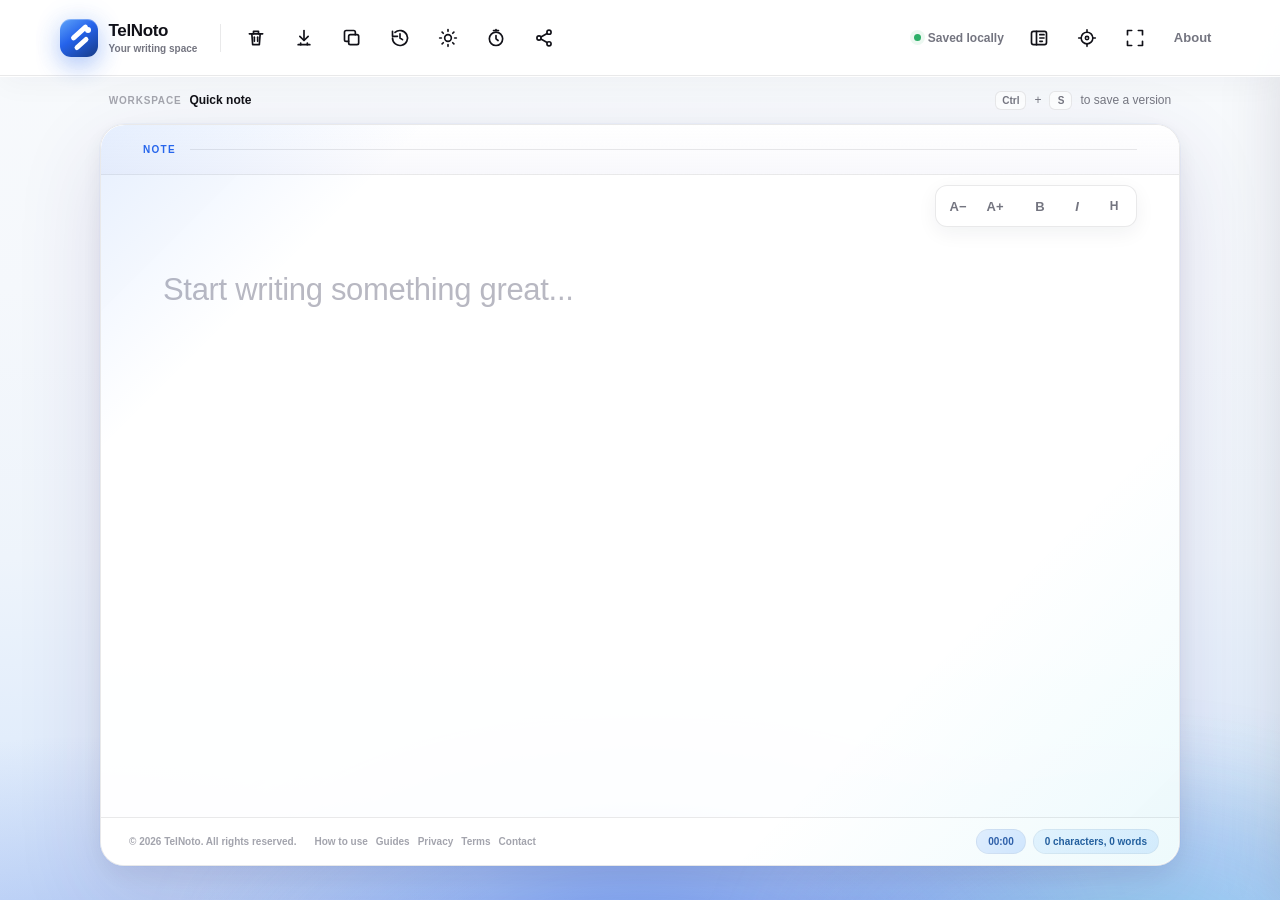
==== commit 47bdb273: "index.html" ====
--- a/index.html
+++ b/index.html
@@ -2,31 +2,33 @@
 <html lang="en">
 <head>
   <meta charset="UTF-8" />
+  <link rel="icon" href="favicon.svg" type="image/svg+xml">
+  <link rel="icon" href="favicon.ico" sizes="any">
+  <link rel="icon" href="favicon.png" type="image/png" sizes="512x512">
   <meta name="viewport" content="width=device-width, initial-scale=1.0" />
   <meta name="theme-color" content="#2563eb" />
-  <meta name="description" content="Notepad — a modern, private browser-based writing workspace." />
+  <meta name="description" content="TelNoto — a modern, private browser-based writing workspace." />
   <meta name="robots" content="index, follow" />
-  <meta name="author" content="Notepad" />
+  <meta name="author" content="TelNoto" />
   <meta property="og:type" content="website" />
-  <meta property="og:title" content="Notepad — Modern Writing Workspace" />
+  <meta property="og:title" content="TelNoto — Modern Writing Workspace" />
   <meta property="og:description" content="A clean browser-based workspace for writing, formatting, saving versions, and focused work." />
-  <link rel="icon" href="favicon.ico" sizes="any" />
-  <link rel="icon" href="favicon.png" type="image/png" sizes="64x64" />
-  <title>Notepad — Modern Writing Workspace</title>
+  
+  <title>TelNoto — Modern Writing Workspace</title>
   <link rel="stylesheet" href="style.css" />
   <script src="script.js" defer></script>
 </head>
 <body>
   <header class="app-toolbar">
     <div class="toolbar-left">
-      <button class="brand-btn" id="menuBtn" title="Notepad">
+      <button class="brand-btn" id="menuBtn" title="TelNoto">
         <span class="brand-mark" aria-hidden="true">
           <span class="brand-mark-line line-one"></span>
           <span class="brand-mark-line line-two"></span>
           <span class="brand-mark-dot"></span>
         </span>
         <span class="brand-copy">
-          <span class="brand-title">Notepad</span>
+          <span class="brand-title">TelNoto</span>
           <span class="brand-subtitle">Your writing space</span>
         </span>
       </button>
@@ -70,7 +72,7 @@
       <div id="preview"></div>
       <div class="editor-footer">
         <div class="footer-left">
-          <span>Private · stored in your browser</span>
+          <span>© 2026 TelNoto. All rights reserved.</span>
           <nav class="app-links" aria-label="Site information">
             <a href="how-to-use.html">How to use</a>
             <a href="guides.html">Guides</a>
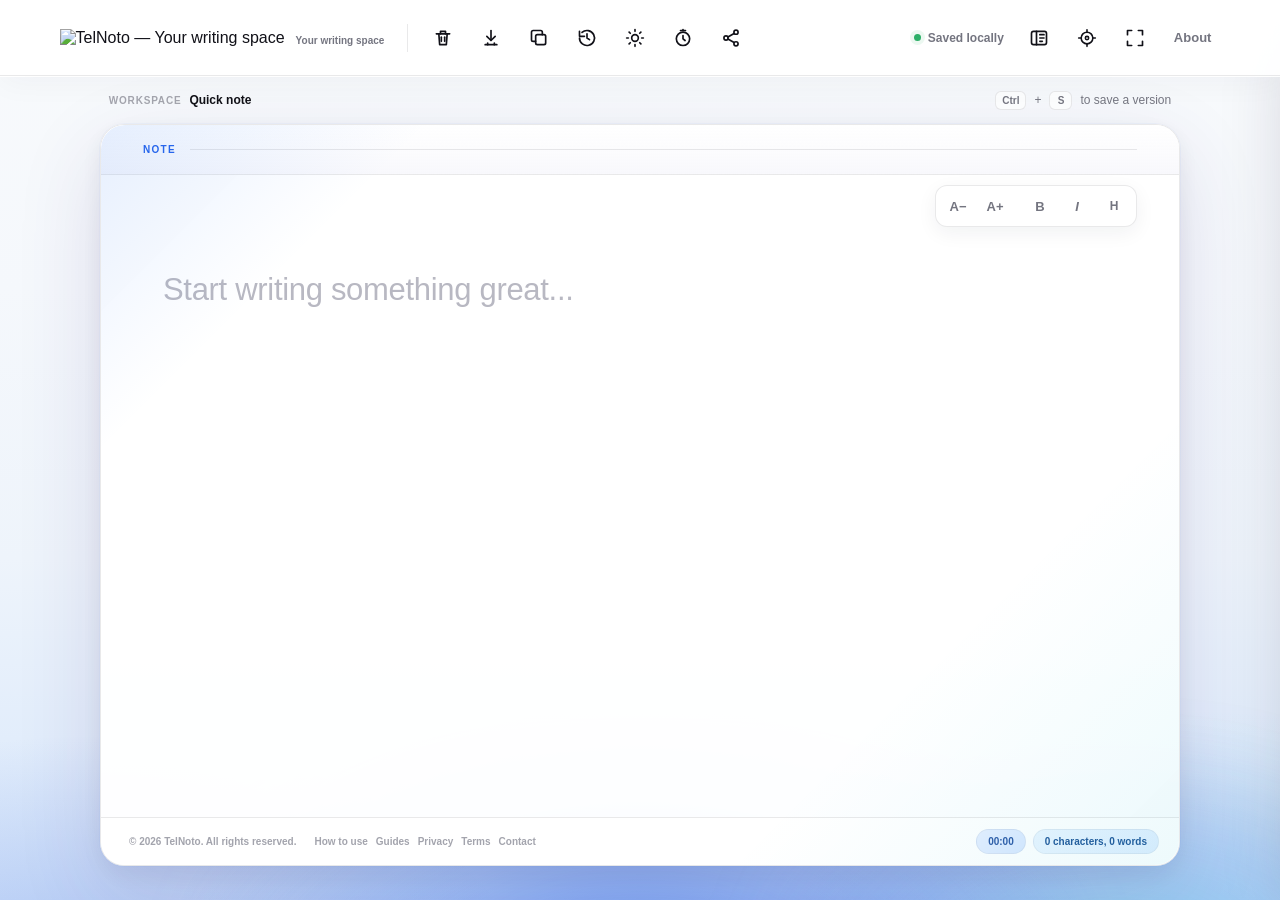
==== commit 9fe2fb9e: "index.html" ====
--- a/index.html
+++ b/index.html
@@ -2,9 +2,6 @@
 <html lang="en">
 <head>
   <meta charset="UTF-8" />
-  <link rel="icon" href="favicon.svg" type="image/svg+xml">
-  <link rel="icon" href="favicon.ico" sizes="any">
-  <link rel="icon" href="favicon.png" type="image/png" sizes="512x512">
   <meta name="viewport" content="width=device-width, initial-scale=1.0" />
   <meta name="theme-color" content="#2563eb" />
   <meta name="description" content="TelNoto — a modern, private browser-based writing workspace." />
@@ -17,18 +14,15 @@
   <title>TelNoto — Modern Writing Workspace</title>
   <link rel="stylesheet" href="style.css" />
   <script src="script.js" defer></script>
+  <link rel="icon" href="favicon.ico" sizes="any" />
+  <link rel="icon" href="favicon.png" type="image/png" sizes="64x64" />
+  <link rel="icon" href="favicon.svg" type="image/svg+xml" />
 </head>
 <body>
   <header class="app-toolbar">
     <div class="toolbar-left">
       <button class="brand-btn" id="menuBtn" title="TelNoto">
-        <span class="brand-mark" aria-hidden="true">
-          <span class="brand-mark-line line-one"></span>
-          <span class="brand-mark-line line-two"></span>
-          <span class="brand-mark-dot"></span>
-        </span>
-        <span class="brand-copy">
-          <span class="brand-title">TelNoto</span>
+        <img class="brand-logo-image" src="telnoto-logo.png" alt="TelNoto — Your writing space" />
           <span class="brand-subtitle">Your writing space</span>
         </span>
       </button>
--- a/style.css
+++ b/style.css
@@ -1,4 +1,4 @@
-/* MODERN SAAS NOTEPAD */
+/* MODERN SAAS TELNOTO */
 :root {
   --bg:#f4f5f8; --toolbar:rgba(255,255,255,.88); --surface:#fff; --surface-soft:#f7f7fa;
   --text:#111118; --muted:#747580; --muted-light:#a3a4ad; --border:rgba(17,17,24,.09);
